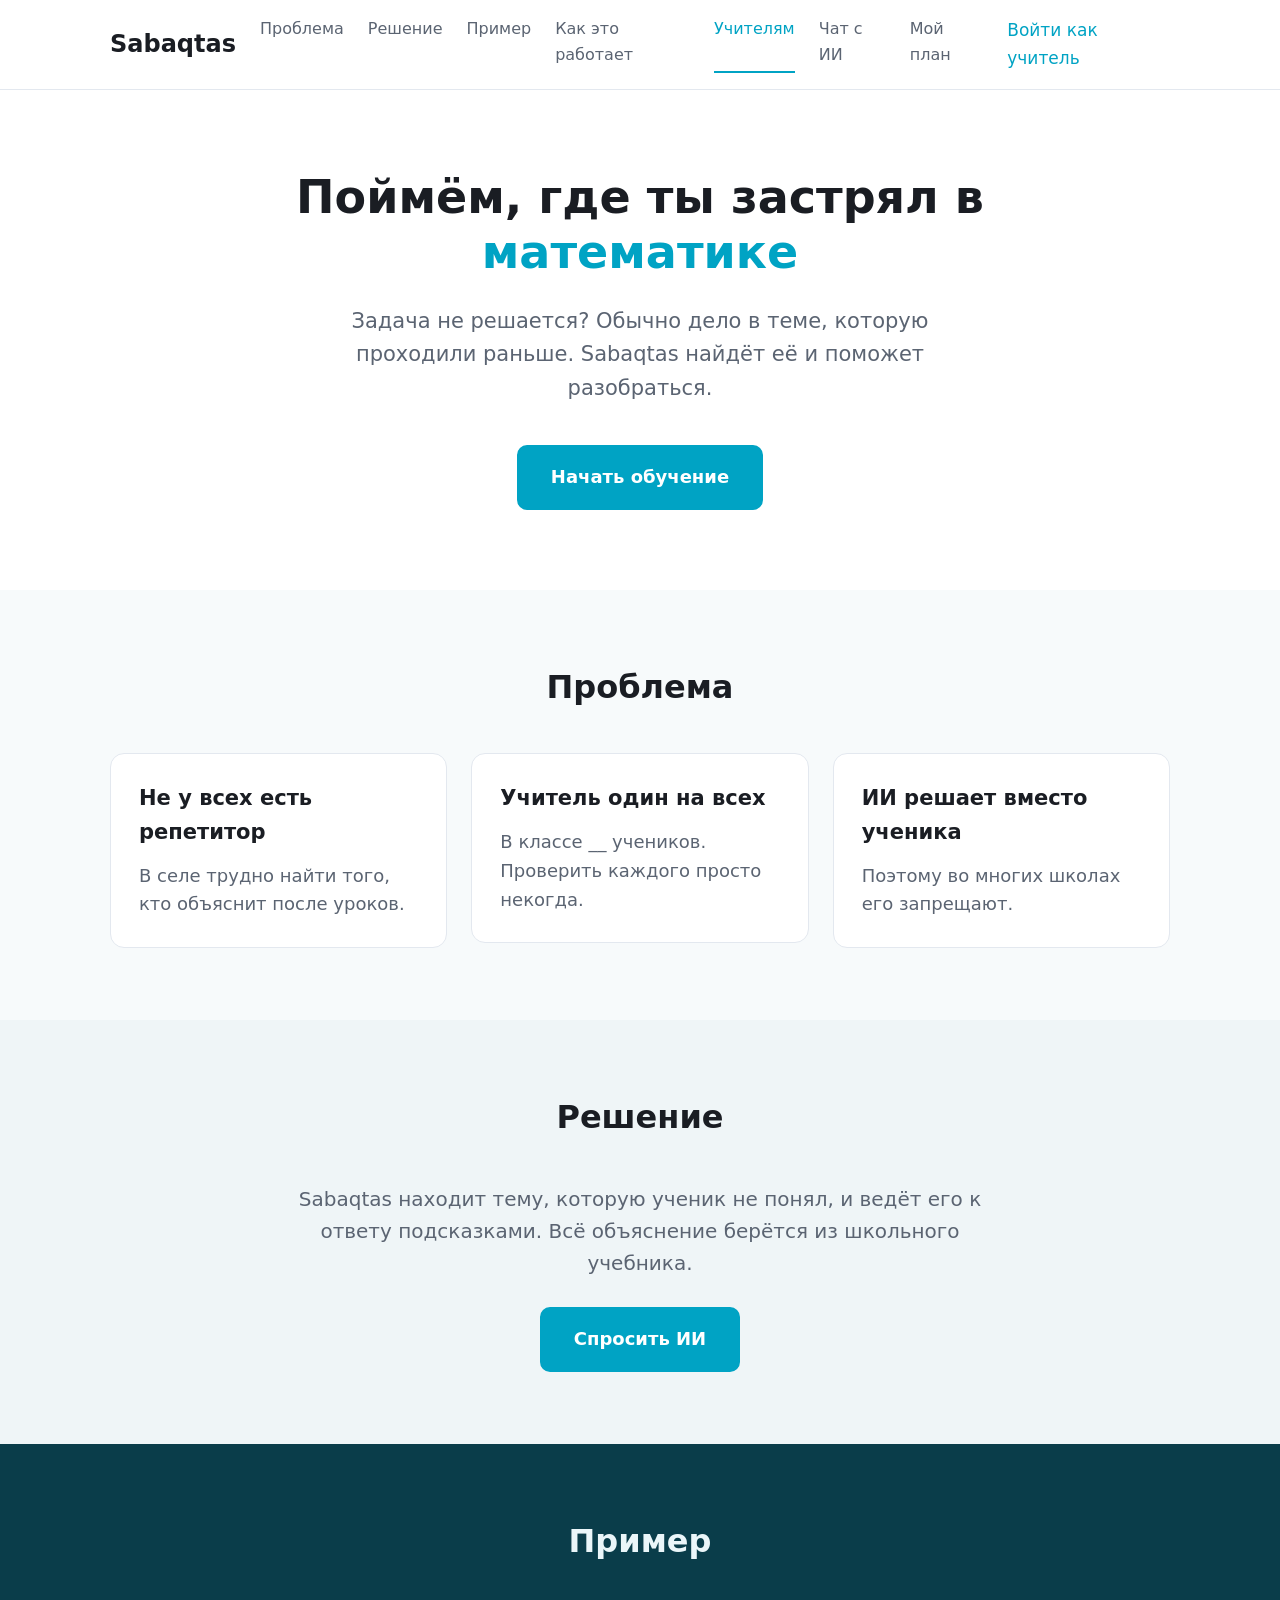
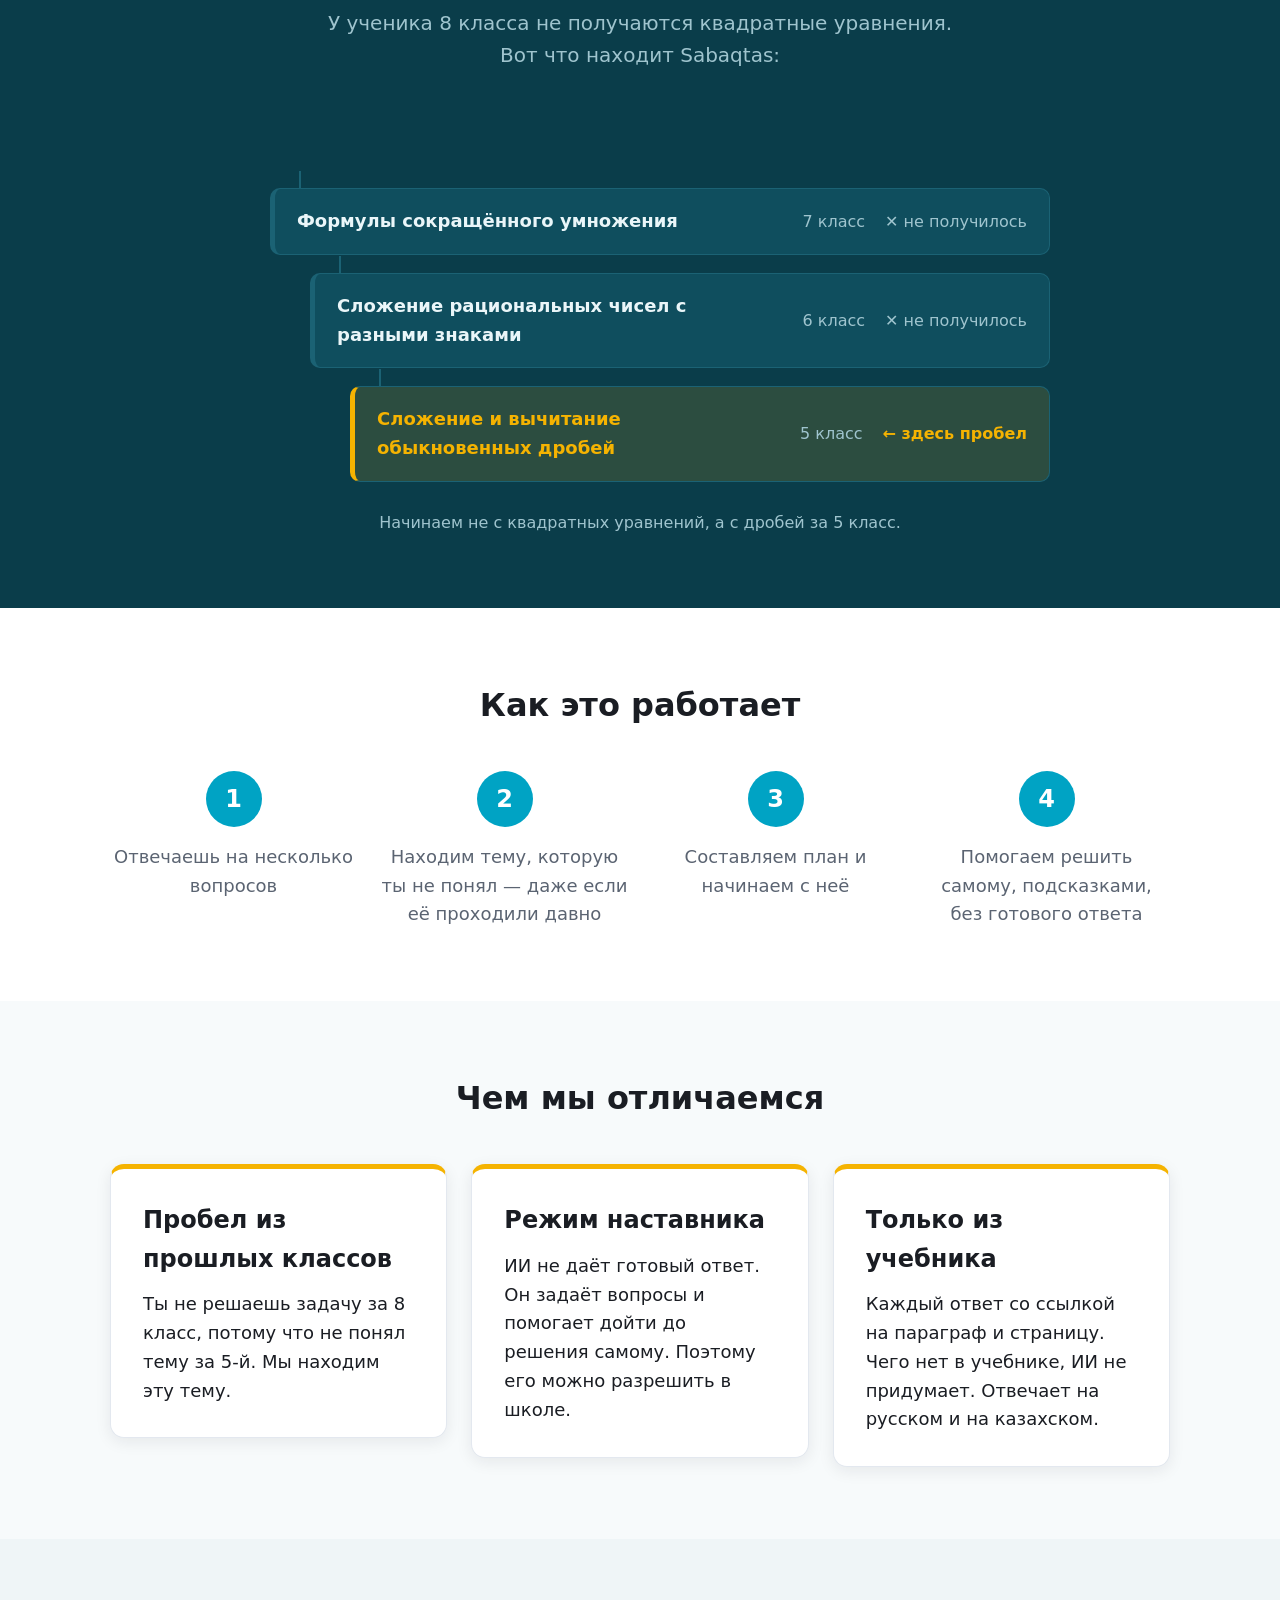
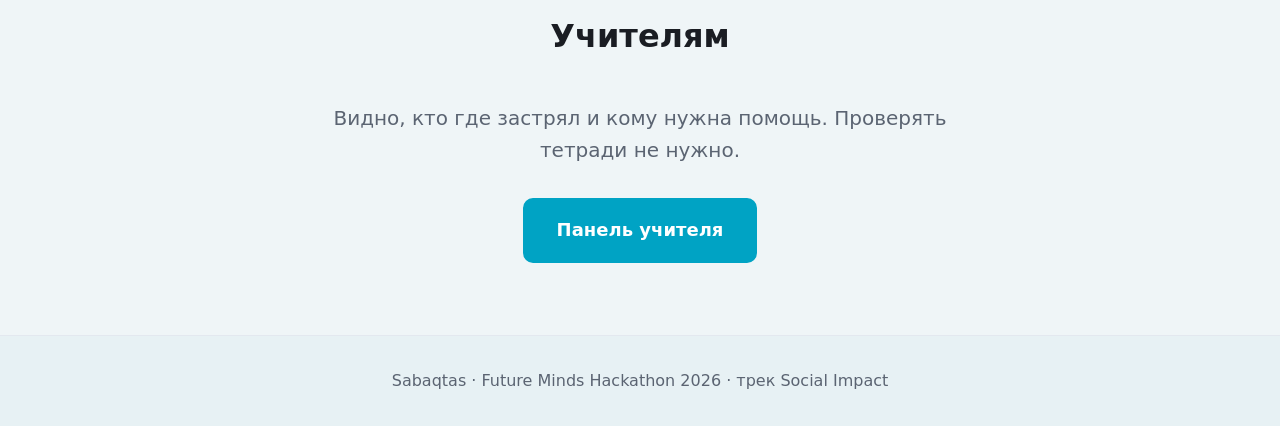
==== frontend/index.html @ 7c5bee2b "ссылки на кабинет: фикс мёртвой plan.html и пункт «Мой план» в шапке Co-Authored-By: Claude Opus 5 <" ====
<!DOCTYPE html>
<html lang="ru">
<head>
  <meta charset="UTF-8">
  <meta name="viewport" content="width=device-width, initial-scale=1.0">
  <title>Sabaqtas — поймём, где ты застрял</title>
  <!-- Крошечный скрипт до стилей: помечает страницу как «скрипты работают».
       Только после этого CSS прячет элементы для появления при прокрутке.
       Если JavaScript выключен, класса не будет и весь текст виден сразу. -->
  <script>
    document.documentElement.classList.add("js-reveal");
  </script>
  <link rel="stylesheet" href="css/style.css">
  <!-- nav.js подсвечивает ссылку на ту секцию, которую сейчас видно.
       menu.js открывает и закрывает мобильное меню.
       Это все скрипты лендинга: mock.js и api.js подключаются
       на тех экранах, где реально нужны данные. -->
  <script src="js/nav.js" defer></script>
  <script src="js/menu.js" defer></script>
  <script src="js/reveal.js" defer></script>
  <script src="js/rotator.js" defer></script>
</head>
<body id="top">

  <!-- ШАПКА: липкая, всегда видна при прокрутке -->
  <header class="site-header">
    <div class="container header-inner">
      <!-- Кнопка-бургер видна только на узком экране.
           В разметке она идёт перед логотипом, а вправо её ставит CSS (order).
           aria-expanded переключает menu.js: true — меню открыто. -->
      <button class="burger" type="button" aria-label="Меню" aria-expanded="false" aria-controls="mobile-menu">
        <span class="burger-line"></span>
        <span class="burger-line"></span>
        <span class="burger-line"></span>
      </button>

      <a class="wordmark" href="#top">Sabaqtas</a>

      <!-- data-nav хранит id секции. По нему nav.js находит ссылку
           и подсвечивает её — сразу и здесь, и в мобильном меню. -->
      <nav class="header-nav">
        <a class="nav-link" data-nav="problem" href="#problem">Проблема</a>
        <a class="nav-link" data-nav="solution" href="#solution">Решение</a>
        <a class="nav-link" data-nav="example" href="#example">Пример</a>
        <a class="nav-link" data-nav="how" href="#how">Как это работает</a>
        <a class="nav-link" data-nav="teachers" href="#teachers">Учителям</a>
        <a class="nav-link" href="chat.html">Чат с ИИ</a>
        <a class="nav-link" href="dashboard.html">Мой план</a>
      </nav>

      <a class="header-link" href="teacher.html">Войти как учитель</a>
    </div>
  </header>

  <!-- Затемнение позади выезжающей панели -->
  <div class="menu-overlay"></div>

  <!-- Мобильное меню: выезжает слева -->
  <nav class="menu-panel" id="mobile-menu" aria-label="Мобильное меню">
    <a class="menu-link" data-nav="problem" href="#problem">Проблема</a>
    <a class="menu-link" data-nav="solution" href="#solution">Решение</a>
    <a class="menu-link" data-nav="example" href="#example">Пример</a>
    <a class="menu-link" data-nav="how" href="#how">Как это работает</a>
    <a class="menu-link" data-nav="teachers" href="#teachers">Учителям</a>
    <a class="menu-link" href="chat.html">Чат с ИИ</a>
    <a class="menu-link" href="dashboard.html">Мой план</a>

    <hr class="menu-divider">

    <a class="menu-link" href="teacher.html">Войти как учитель</a>
  </nav>

  <main>

    <!-- ГЛАВНЫЙ ЭКРАН -->
    <section class="hero bg-1">
      <div class="container hero-inner">
        <h1>Поймём, где ты застрял в <span id="rotator">математике</span></h1>
        <p class="hero-subtitle">
          Задача не решается? Обычно дело в теме, которую проходили раньше.
          Sabaqtas найдёт её и поможет разобраться.
        </p>
        <a class="button button-primary hero-button" href="diagnostic.html">Начать обучение</a>
      </div>
    </section>

    <!-- ПРОБЛЕМА -->
    <section class="section bg-2" id="problem">
      <div class="container">
        <h2 class="section-title reveal">Проблема</h2>
        <div class="cards cards-3">

          <article class="card reveal">
            <h3 class="card-title">Не у всех есть репетитор</h3>
            <p class="card-text">В селе трудно найти того, кто объяснит после уроков.</p>
          </article>

          <article class="card reveal">
            <h3 class="card-title">Учитель один на всех</h3>
            <!-- TODO: вставить реальную цифру со ссылкой на источник -->
            <p class="card-text">В классе __ учеников. Проверить каждого просто некогда.</p>
          </article>

          <article class="card reveal">
            <h3 class="card-title">ИИ решает вместо ученика</h3>
            <p class="card-text">Поэтому во многих школах его запрещают.</p>
          </article>

        </div>
      </div>
    </section>

    <!-- РЕШЕНИЕ -->
    <section class="section bg-3" id="solution">
      <div class="container">
        <h2 class="section-title reveal">Решение</h2>
        <p class="solution-text">
          Sabaqtas находит тему, которую ученик не понял, и ведёт его к ответу
          подсказками. Всё объяснение берётся из школьного учебника.
        </p>
        <div class="solution-action">
          <a class="button button-primary" href="chat.html">Спросить ИИ</a>
        </div>
      </div>
    </section>

    <!-- ПРИМЕР — тёмная секция-прожектор, главный визуальный блок страницы.
         Лесенка показывает, как система спускается от темы 8 класса
         вниз до той темы, где на самом деле пробел. -->
    <section class="section spotlight" id="example">
      <div class="container">
        <h2 class="section-title reveal">Пример</h2>
        <p class="example-intro">
          У ученика 8 класса не получаются квадратные уравнения.
          Вот что находит Sabaqtas:
        </p>

        <ol class="stairs">

          <li class="stair reveal">
            <span class="stair-topic">Квадратные уравнения</span>
            <span class="stair-grade">8 класс</span>
            <span class="stair-status">✕ не получилось</span>
          </li>

          <li class="stair reveal">
            <span class="stair-topic">Формулы сокращённого умножения</span>
            <span class="stair-grade">7 класс</span>
            <span class="stair-status">✕ не получилось</span>
          </li>

          <li class="stair reveal">
            <span class="stair-topic">Сложение рациональных чисел с разными знаками</span>
            <span class="stair-grade">6 класс</span>
            <span class="stair-status">✕ не получилось</span>
          </li>

          <li class="stair stair-gap reveal">
            <span class="stair-topic">Сложение и вычитание обыкновенных дробей</span>
            <span class="stair-grade">5 класс</span>
            <span class="stair-status">← здесь пробел</span>
          </li>

        </ol>

        <p class="example-note">
          Начинаем не с квадратных уравнений, а с дробей за 5 класс.
        </p>
      </div>
    </section>

    <!-- КАК ЭТО РАБОТАЕТ -->
    <section class="section bg-1" id="how">
      <div class="container">
        <h2 class="section-title reveal">Как это работает</h2>
        <ol class="steps">

          <li class="step reveal">
            <span class="step-number">1</span>
            <p class="step-text">Отвечаешь на несколько вопросов</p>
          </li>

          <li class="step reveal">
            <span class="step-number">2</span>
            <p class="step-text">Находим тему, которую ты не понял — даже если её проходили давно</p>
          </li>

          <li class="step reveal">
            <span class="step-number">3</span>
            <p class="step-text">Составляем план и начинаем с неё</p>
          </li>

          <li class="step reveal">
            <span class="step-number">4</span>
            <p class="step-text">Помогаем решить самому, подсказками, без готового ответа</p>
          </li>

        </ol>
      </div>
    </section>

    <!-- ЧЕМ МЫ ОТЛИЧАЕМСЯ -->
    <section class="section bg-2" id="different">
      <div class="container">
        <h2 class="section-title reveal">Чем мы отличаемся</h2>
        <div class="cards cards-3">

          <article class="card card-strong reveal">
            <h3 class="card-title">Пробел из прошлых классов</h3>
            <p class="card-text">
              Ты не решаешь задачу за 8 класс, потому что не понял тему за 5-й.
              Мы находим эту тему.
            </p>
          </article>

          <article class="card card-strong reveal">
            <h3 class="card-title">Режим наставника</h3>
            <p class="card-text">
              ИИ не даёт готовый ответ. Он задаёт вопросы и помогает дойти
              до решения самому. Поэтому его можно разрешить в школе.
            </p>
          </article>

          <article class="card card-strong reveal">
            <h3 class="card-title">Только из учебника</h3>
            <p class="card-text">
              Каждый ответ со ссылкой на параграф и страницу.
              Чего нет в учебнике, ИИ не придумает.
              Отвечает на русском и на казахском.
            </p>
          </article>

        </div>
      </div>
    </section>

    <!-- ДЛЯ УЧИТЕЛЕЙ -->
    <section class="section bg-3" id="teachers">
      <div class="container teachers">
        <h2 class="section-title reveal">Учителям</h2>
        <p class="teachers-text">
          Видно, кто где застрял и кому нужна помощь. Проверять тетради не нужно.
        </p>
        <a class="button button-primary" href="teacher.html">Панель учителя</a>
      </div>
    </section>

  </main>

  <!-- ПОДВАЛ -->
  <footer class="site-footer bg-4">
    <div class="container">
      <p>Sabaqtas · Future Minds Hackathon 2026 · трек Social Impact</p>
    </div>
  </footer>

</body>
</html>
---- frontend/css/style.css ----
/* ============================================================
   Sabaqtas — общие стили
   Дизайн-система: светлая тема, много воздуха, крупный текст.
   Шрифты только системные — страница должна открываться быстро
   на медленном сельском интернете.
   ============================================================ */

/* --- Переменные дизайн-системы --- */
:root {
  --bg: #FFFFFF;          /* основной фон */
  --surface: #F5F7FA;     /* фон блоков и карточек */
  --border: #E3E8EF;      /* рамки */
  --text: #1A1D23;        /* основной текст */
  --muted: #5B6472;       /* второстепенный текст */
  --accent: #00A3C4;      /* кнопки, ссылки, акценты */
  --accent-dark: #007D97; /* наведение мыши */
  --gold: #F5B301;        /* достижения, выделенный шаг */

  /* Шкала фонов секций: сверху вниз страница постепенно «остывает»
     от белого к холодному голубому. Резких полос больше нет. */
  --bg-1: #FFFFFF;
  --bg-2: #F7FAFB;
  --bg-3: #EFF5F7;
  --bg-4: #E7F1F4;

  /* Ответ верный / неверный. Заливка светлая, поэтому основной текст
     на ней остаётся чёрным и читается. */
  --correct: #1E8E5A;
  --correct-bg: #E8F6EF;
  --wrong: #C7382D;
  --wrong-bg: #FBEBE9;

  /* Тёмная секция-прожектор: на ней лежит главный пример страницы */
  --spotlight: #0A3D4A;       /* фон */
  --spotlight-text: #EAF6F9;  /* основной текст на тёмном */
  --spotlight-muted: #9FC4CE; /* второстепенный текст на тёмном */
}

/* Плавная прокрутка при переходе по якорным ссылкам в шапке */
html {
  scroll-behavior: smooth;
}

/* --- Базовый сброс --- */
* {
  box-sizing: border-box;
}

body {
  margin: 0;
  background-color: var(--bg-1);
  color: var(--text);
  font-family: system-ui, -apple-system, "Segoe UI", Roboto, Arial, sans-serif;
  font-size: 18px;
  line-height: 1.6;
}

h1, h2, h3, p, ol {
  margin: 0;
}

a {
  color: var(--accent);
}

a:hover {
  color: var(--accent-dark);
}

/* Общая обёртка: ограничивает ширину контента и центрирует его */
.container {
  max-width: 1100px;
  margin: 0 auto;
  padding-left: 20px;
  padding-right: 20px;
}

/* ============================================================
   Шапка
   ============================================================ */

.site-header {
  /* position: sticky — шапка прокручивается вместе со страницей,
     но останавливается у верхнего края и дальше остаётся на месте */
  position: sticky;
  top: 0;
  /* z-index нужен, чтобы шапка была поверх секций, а не под ними */
  z-index: 10;
  background-color: var(--bg-1);
  border-bottom: 1px solid var(--border);
}

/* Три части шапки: логотип слева, навигация по центру, вход справа */
.header-inner {
  display: flex;
  justify-content: space-between;
  align-items: center;
  gap: 24px;
  padding-top: 16px;
  padding-bottom: 16px;
}

.header-nav {
  display: flex;
  gap: 24px;
}

.nav-link {
  /* position: relative нужен для полоски .nav-link.active::after */
  position: relative;
  color: var(--muted);
  font-size: 16px;
  text-decoration: none;
  padding-bottom: 6px;
}

.nav-link:hover {
  color: var(--accent-dark);
}

/* Активную ссылку ставит nav.js — ту, чья секция сейчас на экране */
.nav-link.active {
  color: var(--accent);
}

/* Полоска под активной ссылкой */
.nav-link.active::after {
  content: "";
  position: absolute;
  left: 0;
  right: 0;
  bottom: 0;
  height: 2px;
  background-color: var(--accent);
}

.wordmark {
  font-size: 24px;
  font-weight: 700;
  color: var(--text);
  text-decoration: none;
}

.header-link {
  font-size: 17px;
  text-decoration: none;
}

.header-link:hover {
  text-decoration: underline;
}


/* ============================================================
   Движение на лендинге
   Всё анимируемое лежит внутри @media (prefers-reduced-motion: no-preference).
   Если человек попросил систему уменьшить анимацию, ни одно правило отсюда
   не применяется: он сразу видит готовую страницу без движения.

   Анимируем только opacity и transform. Их браузер считает отдельно и не
   пересчитывает разметку всей страницы на каждом кадре, поэтому даже на
   слабом телефоне нет рывков. Height, width, top и margin не трогаем.
   ============================================================ */

/* Слово в заголовке, которое меняется: математике -> физике -> химии.
   inline-block и min-width держат ширину, поэтому строка не прыгает
   при смене слова. Эти правила нужны всегда, движения в них нет. */
#rotator {
  display: inline-block;
  /* Ширины хватает на самое длинное слово — «математике».
     Замерено: при шрифте 46px оно занимает 266px, то есть 5.8em.
     Берём 6em с запасом. em, а не px: на телефоне заголовок меньше,
     и запас уменьшается вместе с ним. */
  min-width: 6em;
  text-align: center;
  color: var(--accent);
}

@media (prefers-reduced-motion: no-preference) {

  /* --- Появление при прокрутке --- */

  /* Класс js-reveal ставит скрипт в <head> до первой отрисовки.
     Без него (JavaScript выключен или сломался) это правило не сработает
     и весь контент останется видимым. */
  html.js-reveal .reveal {
    opacity: 0;
    transform: translateY(16px);
  }

  /* Класс is-visible добавляет reveal.js, когда элемент дошёл до экрана.
     Задержку для каждого элемента внутри группы тоже ставит reveal.js. */
  html.js-reveal .reveal.is-visible {
    opacity: 1;
    transform: translateY(0);
    transition: opacity 0.45s ease-out, transform 0.45s ease-out;
  }

  /* --- Смена слова в заголовке --- */

  #rotator {
    transition: opacity 0.3s ease-out, transform 0.3s ease-out;
  }

  /* Класс is-hiding ставит rotator.js на время подмены слова */
  #rotator.is-hiding {
    opacity: 0;
    transform: translateY(-8px);
  }

}

/* ============================================================
   Экран диагностики (diagnostic.html)
   Лесенку, кнопки и карточки берём с лендинга, добавляем только то,
   чего там не было: вопрос, варианты ответа и итоговую карточку.
   ============================================================ */

/* Утилита: спрятать одно из двух состояний страницы */
.is-hidden {
  display: none;
}

/* Колонка уже, чем на лендинге: читать вопрос так удобнее */
.page-narrow {
  max-width: 720px;
  padding-top: 48px;
  padding-bottom: 64px;
}

.page-title {
  font-size: 34px;
  text-align: center;
}

.page-subtitle {
  font-size: 18px;
  color: var(--muted);
  text-align: center;
  max-width: 560px;
  margin: 16px auto 0;
}

/* --- Карточка с вопросом --- */

.question-card {
  background-color: var(--bg-1);
  border: 1px solid var(--border);
  border-radius: 14px;
  padding: 32px;
  margin-top: 32px;
  box-shadow: 0 4px 16px rgba(26, 29, 35, 0.06);
}

/* Тема и класс над вопросом */
.question-topic {
  font-size: 16px;
  color: var(--muted);
  margin-bottom: 12px;
}

.question-text {
  font-size: 24px;
  font-weight: 600;
  line-height: 1.4;
  margin-bottom: 24px;
}

.answers {
  display: grid;
  gap: 12px;
}

/* Вариант ответа — кнопка во всю ширину карточки */
.answer {
  display: block;
  width: 100%;
  min-height: 48px;
  padding: 14px 20px;
  border: 2px solid var(--border);
  border-radius: 10px;
  background-color: var(--bg-1);
  color: var(--text);
  /* кнопки не наследуют шрифт страницы автоматически — задаём явно */
  font-family: inherit;
  font-size: 18px;
  text-align: left;
  cursor: pointer;
}

.answer:hover {
  border-color: var(--accent);
}

/* «Не знаю» — такой же по размеру, но заметно тише остальных */
.answer-dontknow {
  color: var(--muted);
  border-style: dashed;
}

/* Подсветка после ответа. Её ставит diagnostic.js примерно на 600 мс. */
.answer.is-correct {
  background-color: var(--correct-bg);
  border-color: var(--correct);
}

.answer.is-wrong {
  background-color: var(--wrong-bg);
  border-color: var(--wrong);
}

/* --- Лесенка под вопросом --- */

.chain-title {
  font-size: 16px;
  color: var(--muted);
  text-align: center;
  margin-top: 48px;
  margin-bottom: 20px;
}

/* Короткое появление новой строки лесенки */
@keyframes stair-appear {
  from {
    opacity: 0;
    transform: translateY(-6px);
  }
  to {
    opacity: 1;
    transform: translateY(0);
  }
}

.stair-appear {
  animation: stair-appear 0.3s ease-out;
}

/* --- Итог диагностики --- */

/* В итоговой лесенке строку с пробелом делаем крупнее остальных */
.stairs-result {
  /* Заголовок «Нашли, где ты застрял» отделён от первой строки лесенки:
     итог читается как отдельный экран, а не как продолжение заголовка */
  margin-top: 64px;
}

.stairs-result .stair-gap .stair-topic {
  font-size: 21px;
}

.stairs-result .stair-gap .stair-status {
  font-size: 18px;
}

.result-card {
  background-color: var(--bg-1);
  border: 1px solid var(--border);
  border-top: 5px solid var(--gold);
  border-radius: 14px;
  padding: 28px;
  margin-top: 32px;
}

.result-text {
  font-size: 20px;
  line-height: 1.5;
}

.result-source {
  font-size: 16px;
  color: var(--muted);
  margin-top: 16px;
}

.result-actions {
  display: flex;
  align-items: center;
  justify-content: center;
  gap: 24px;
  margin-top: 32px;
}

/* Ссылка-кнопка «Пройти заново»: это <button>, но выглядит как ссылка */
.link-button {
  background: none;
  border: none;
  padding: 8px;
  color: var(--accent);
  font-family: inherit;
  font-size: 18px;
  text-decoration: underline;
  cursor: pointer;
}

.link-button:hover {
  color: var(--accent-dark);
}

.error-message {
  margin-top: 32px;
  padding: 20px;
  border: 1px solid var(--wrong);
  border-radius: 10px;
  background-color: var(--wrong-bg);
  text-align: center;
}

/* ============================================================
   Экран чата с ИИ (chat.html)
   Раскладка на всю высоту экрана: шапка и поле ввода на месте,
   прокручивается только лента сообщений.
   ============================================================ */

/* Страница-колонка во всю высоту окна. dvh точнее vh на телефонах:
   учитывает панели браузера. Для старых браузеров ниже запасной vh. */
.chat-body {
  height: 100vh;
  height: 100dvh;
  display: flex;
  flex-direction: column;
  /* прокручивается лента, а не вся страница */
  overflow: hidden;
}

.chat-page {
  flex: 1;
  /* min-height: 0 обязателен: без него flex-колонка не даёт
     внутренней ленте сжаться и прокрутка не появляется */
  min-height: 0;
  display: flex;
  flex-direction: column;
  width: 100%;
  max-width: 760px;
  margin: 0 auto;
  padding: 0 20px;
}

.chat-title {
  font-size: 27px;
  margin-top: 20px;
}

/* --- Переключатели --- */

.chat-controls {
  display: flex;
  justify-content: space-between;
  align-items: flex-start;
  gap: 16px;
  margin-top: 16px;
}

/* Режим: две кнопки в одной рамке */
.mode-switch {
  display: inline-flex;
  border: 1px solid var(--border);
  border-radius: 10px;
  /* скругление рамки должно резать углы кнопок внутри */
  overflow: hidden;
}

.mode-button {
  min-height: 48px;
  padding: 10px 18px;
  border: none;
  background-color: var(--bg-1);
  color: var(--muted);
  font-family: inherit;
  font-size: 16px;
  cursor: pointer;
}

.mode-button.is-active {
  background-color: var(--accent);
  color: #FFFFFF;
}

.mode-hint {
  font-size: 14px;
  color: var(--muted);
  margin-top: 8px;
}

.chat-controls-right {
  display: flex;
  align-items: center;
  gap: 8px;
}

.lang-switch {
  display: inline-flex;
  gap: 6px;
}

/* Выпадающий список класса — в один ряд с кнопками языка */
.grade-select {
  min-height: 48px;
  padding: 10px 12px;
  border: 1px solid var(--border);
  border-radius: 10px;
  background-color: var(--bg-1);
  color: var(--text);
  font-family: inherit;
  font-size: 15px;
  cursor: pointer;
}

.lang-button {
  min-width: 48px;
  min-height: 48px;
  padding: 10px 12px;
  border: 1px solid var(--border);
  border-radius: 10px;
  background-color: var(--bg-1);
  color: var(--muted);
  font-family: inherit;
  font-size: 15px;
  cursor: pointer;
}

.lang-button.is-active {
  background-color: var(--accent);
  border-color: var(--accent);
  color: #FFFFFF;
}

/* --- Лента сообщений --- */

.chat-messages {
  flex: 1;
  min-height: 0;
  overflow-y: auto;
  display: flex;
  flex-direction: column;
  gap: 10px;
  padding: 16px 2px;
}

.msg {
  max-width: 85%;
  padding: 12px 16px;
  border-radius: 14px;
  font-size: 17px;
  line-height: 1.5;
  /* Shift+Enter в поле ввода даёт перенос строки — сохраняем его */
  white-space: pre-wrap;
  overflow-wrap: break-word;
}

/* Сообщение ученика: справа, лёгкая заливка акцентным цветом */
.msg-user {
  align-self: flex-end;
  background-color: rgba(0, 163, 196, 0.13);
  border-bottom-right-radius: 4px;
}

/* Ответ ИИ: слева, светлая подложка */
.msg-ai {
  align-self: flex-start;
  background-color: var(--bg-2);
  border: 1px solid var(--border);
  border-bottom-left-radius: 4px;
}

/* Честный отказ «этого нет в учебниках»: приглушённый текст.
   Это НЕ ошибка, поэтому никакого красного и никаких значков. */
.msg-muted {
  color: var(--muted);
}

/* Служебная строка («Режим изменён…», сообщение о сбое сети) */
.msg-system {
  text-align: center;
  color: var(--muted);
  font-size: 14px;
  margin: 6px 0;
}

/* Пометка под ответом, который взяли из сохранённых */
.msg-cache-note {
  align-self: flex-start;
  color: var(--muted);
  font-size: 12px;
  margin: 2px 0 0;
}

/* --- Плашка источника — фирменный элемент продукта.
   Как и на экране результата: золотая полоса слева. --- */

.msg-sources {
  align-self: flex-start;
  display: flex;
  flex-wrap: wrap;
  gap: 6px;
  max-width: 85%;
}

.source-badge {
  display: inline-block;
  font-size: 13px;
  color: var(--muted);
  /* Тихая строка: только тонкая золотая метка слева, без рамки-карточки */
  border-left: 3px solid var(--gold);
  padding: 1px 0 1px 8px;
}

/* --- Индикатор «печатает» --- */

.msg-typing {
  color: var(--muted);
}

@media (prefers-reduced-motion: no-preference) {

  .msg-typing .dot {
    animation: typing-dot 1.2s infinite;
  }

  .msg-typing .dot:nth-child(2) { animation-delay: 0.2s; }
  .msg-typing .dot:nth-child(3) { animation-delay: 0.4s; }

  @keyframes typing-dot {
    0%, 60%, 100% { opacity: 0.25; }
    30% { opacity: 1; }
  }

}

/* --- Поле ввода, прижато к низу --- */

.chat-input-row {
  display: flex;
  gap: 10px;
  padding: 12px 0 16px;
  border-top: 1px solid var(--border);
}

.chat-input {
  flex: 1;
  min-height: 48px;
  padding: 12px 14px;
  border: 1px solid var(--border);
  border-radius: 10px;
  background-color: var(--bg-1);
  color: var(--text);
  font-family: inherit;
  font-size: 17px;
  line-height: 1.4;
  resize: none;
}

.chat-input:focus {
  outline: none;
  border-color: var(--accent);
}

.chat-send {
  min-height: 48px;
  padding: 0 22px;
  border: none;
  border-radius: 10px;
  background-color: var(--accent);
  color: #FFFFFF;
  font-family: inherit;
  font-size: 17px;
  font-weight: 600;
  cursor: pointer;
}

.chat-send:hover {
  background-color: var(--accent-dark);
}

/* Пока ждём ответ, кнопка выключена */
.chat-send:disabled {
  opacity: 0.55;
  cursor: default;
}

/* Чат на телефоне: переключатели в столбик, кнопки режима во всю ширину */
@media (max-width: 800px) {

  .chat-title {
    font-size: 23px;
  }

  .chat-controls {
    flex-direction: column;
  }

  .mode-switch {
    display: flex;
    width: 100%;
  }

  .mode-button {
    flex: 1;
    padding: 10px 8px;
  }

  .msg {
    max-width: 92%;
  }

}

/* ============================================================
   Панель учителя (teacher.html)
   ============================================================ */

.teacher-page {
  padding-top: 40px;
  padding-bottom: 64px;
}

.teacher-title {
  text-align: left;
}

.teacher-section {
  margin-top: 48px;
}

.teacher-heading {
  font-size: 24px;
  margin-bottom: 20px;
}

.teacher-error {
  margin-top: 40px;
  color: var(--muted);
}

/* --- Плитки сводки --- */

.tiles {
  display: grid;
  grid-template-columns: repeat(3, 1fr);
  gap: 20px;
  margin-top: 32px;
}

.tile {
  background-color: var(--bg-2);
  border: 1px solid var(--border);
  border-radius: 14px;
  padding: 20px 24px;
}

.tile-number {
  font-size: 38px;
  font-weight: 700;
  line-height: 1.1;
}

.tile-label {
  color: var(--muted);
  font-size: 15px;
  margin-top: 4px;
}

/* --- Таблица учеников --- */

/* На телефоне таблица шире экрана: прокручивается сама, а не страница */
.table-scroll {
  overflow-x: auto;
}

.students-table {
  width: 100%;
  min-width: 640px;
  border-collapse: collapse;
}

.students-table th {
  text-align: left;
  font-size: 14px;
  font-weight: 600;
  color: var(--muted);
  padding: 10px 16px;
  border-bottom: 2px solid var(--border);
}

.students-table td {
  padding: 14px 16px;
  border-bottom: 1px solid var(--border);
  vertical-align: top;
}

.student-name {
  font-weight: 600;
}

.student-active {
  font-size: 13px;
  color: var(--muted);
  margin-top: 2px;
}

.gap-title {
  line-height: 1.4;
}

.gap-source {
  font-size: 13px;
  color: var(--muted);
  margin-top: 4px;
}

/* Маленький значок класса рядом с темой */
.grade-badge {
  display: inline-block;
  font-size: 12px;
  font-weight: 600;
  color: var(--accent-dark);
  background-color: rgba(0, 163, 196, 0.12);
  border-radius: 6px;
  padding: 2px 8px;
  white-space: nowrap;
}

.gaveup-cell {
  font-size: 18px;
  font-weight: 600;
}

/* --- Полосы прогресса --- */

.progress-box {
  display: flex;
  align-items: center;
  gap: 10px;
  /* полоса не должна растягиваться на всю ячейку таблицы */
  min-width: 140px;
}

.bar-track {
  flex: 1;
  height: 6px;
  border-radius: 3px;
  background-color: var(--border);
  /* заливка внутри скруглённой дорожки не должна вылезать за углы */
  overflow: hidden;
}

.bar-fill {
  height: 100%;
  border-radius: 3px;
}

.bar-accent {
  background-color: var(--accent);
}

.bar-gold {
  background-color: var(--gold);
}

.progress-percent {
  font-size: 14px;
  color: var(--muted);
  min-width: 38px;
}

/* --- «Что западает у класса» — главный блок страницы --- */

.class-topics {
  display: grid;
  gap: 14px;
}

.class-topic {
  background-color: var(--bg-1);
  border: 1px solid var(--border);
  border-left: 5px solid var(--border);
  border-radius: 12px;
  padding: 18px 22px;
  box-shadow: 0 2px 10px rgba(26, 29, 35, 0.05);
}

.class-topic-title {
  font-size: 18px;
  font-weight: 600;
  line-height: 1.4;
}

.class-topic .progress-box {
  margin-top: 10px;
  max-width: 420px;
}

.class-topic-detail {
  font-size: 14px;
  color: var(--muted);
  margin-top: 8px;
}

/* Тема, где застряло больше половины класса: золотая рамка и подпись.
   Это и есть ответ на вопрос «что объяснять завтра». */
.class-topic.is-hot {
  border-left-color: var(--gold);
  background-color: #FEF7E6; /* сильно осветлённый --gold, как на лендинге */
}

.hot-caption {
  display: inline-block;
  font-size: 13px;
  font-weight: 700;
  color: #8A6400; /* тёмное золото: жёлтый текст на светлом не читается */
  margin-left: 10px;
  white-space: nowrap;
}

/* --- Форма «Добавить тему» --- */

.add-topic {
  display: flex;
  flex-wrap: wrap;
  gap: 10px;
}

.add-input {
  min-height: 48px;
  padding: 10px 14px;
  border: 1px solid var(--border);
  border-radius: 10px;
  background-color: var(--bg-1);
  color: var(--text);
  font-family: inherit;
  font-size: 16px;
}

/* Поле темы — самое длинное */
.add-input-title {
  flex: 1;
  min-width: 220px;
}

.add-submit {
  min-height: 48px;
  padding-top: 0;
  padding-bottom: 0;
}

/* --- Телефон --- */

@media (max-width: 800px) {

  .tiles {
    grid-template-columns: 1fr;
  }

  .teacher-title {
    font-size: 26px;
  }

  .add-topic {
    flex-direction: column;
  }

  .add-input-title {
    min-width: 0;
  }

}

/* ============================================================
   Мобильное меню: кнопка-бургер и выезжающая панель
   Всё состояние — класс .menu-open на <body>, его ставит menu.js.
   ============================================================ */

/* Кнопка-бургер. На десктопе её нет, показываем только на узком экране. */
.burger {
  display: none;
  /* order: 2 — в разметке кнопка стоит перед логотипом,
     а показать её надо справа */
  order: 2;
  flex-direction: column;
  justify-content: space-between;
  width: 48px;
  height: 48px;
  padding: 12px;
  background: none;
  border: none;
  cursor: pointer;
}

/* Три полоски значка. Никаких картинок и иконочных шрифтов. */
.burger-line {
  display: block;
  width: 100%;
  height: 3px;
  border-radius: 2px;
  background-color: var(--text);
}

@media (prefers-reduced-motion: no-preference) {
  .burger-line {
    transition: transform 0.25s, opacity 0.25s;
  }
}

/* Открытое меню: полоски складываются в крестик.
   Крайние съезжаются к центру (9px) и поворачиваются,
   средняя просто исчезает. */
body.menu-open .burger-line:nth-child(1) {
  transform: translateY(9px) rotate(45deg);
}

body.menu-open .burger-line:nth-child(2) {
  opacity: 0;
}

body.menu-open .burger-line:nth-child(3) {
  transform: translateY(-9px) rotate(-45deg);
}

/* Пока меню открыто, страница под ним не прокручивается */
body.menu-open {
  overflow: hidden;
}

/* Затемнение позади панели */
.menu-overlay {
  position: fixed;
  top: 0;
  right: 0;
  bottom: 0;
  left: 0;
  z-index: 20;
  background-color: rgba(26, 29, 35, 0.5);
  opacity: 0;
  /* visibility прячет затемнение от кликов, пока меню закрыто */
  visibility: hidden;
}

@media (prefers-reduced-motion: no-preference) {
  .menu-overlay {
    transition: opacity 0.25s, visibility 0.25s;
  }
}

body.menu-open .menu-overlay {
  opacity: 1;
  visibility: visible;
}

/* Сама панель: во всю высоту экрана, выезжает слева */
.menu-panel {
  position: fixed;
  top: 0;
  bottom: 0;
  left: 0;
  z-index: 21;
  width: 80%;
  max-width: 320px;
  padding: 16px;
  overflow-y: auto;
  background-color: var(--bg-1);
  border-right: 1px solid var(--border);
  /* Панель всегда на месте, просто сдвинута за левый край экрана.
     Анимируем только transform: браузеру не приходится заново считать
     разметку, поэтому меню плавно открывается и на слабом телефоне. */
  transform: translateX(-100%);
}

@media (prefers-reduced-motion: no-preference) {
  .menu-panel {
    transition: transform 0.25s;
  }
}

body.menu-open .menu-panel {
  transform: translateX(0);
}

/* Ссылки в панели: высота не меньше 48px, чтобы удобно попадать пальцем */
.menu-link {
  display: flex;
  align-items: center;
  min-height: 48px;
  padding: 0 12px;
  border-radius: 8px;
  color: var(--text);
  font-size: 18px;
  text-decoration: none;
}

.menu-link:hover {
  background-color: var(--bg-2);
  color: var(--accent-dark);
}

/* Активную ссылку ставит nav.js — та же логика, что и в верхнем меню */
.menu-link.active {
  color: var(--accent);
  font-weight: 600;
}

.menu-divider {
  border: none;
  border-top: 1px solid var(--border);
  margin: 12px 0;
}

/* ============================================================
   Главный экран (hero)
   ============================================================ */

.hero-inner {
  padding-top: 80px;
  padding-bottom: 80px;
  text-align: center;
}

h1 {
  font-size: 46px;
  line-height: 1.2;
  /* Заголовок не должен растягиваться на всю ширину — так его легче читать */
  max-width: 800px;
  margin: 0 auto;
}

.hero-subtitle {
  font-size: 21px;
  color: var(--muted);
  max-width: 700px;
  margin: 24px auto 0;
}

.hero-button {
  margin-top: 40px;
}

/* ============================================================
   Кнопки
   ============================================================ */

.button {
  display: inline-block;
  padding: 16px 32px;
  border-radius: 10px;
  font-size: 18px;
  font-weight: 600;
  text-decoration: none;
}

.button-primary {
  background-color: var(--accent);
  color: #FFFFFF;
  border: 2px solid var(--accent);
}

.button-primary:hover {
  background-color: var(--accent-dark);
  border-color: var(--accent-dark);
  color: #FFFFFF;
}

.button-secondary {
  background-color: var(--bg);
  color: var(--accent);
  border: 2px solid var(--border);
}

.button-secondary:hover {
  border-color: var(--accent);
  color: var(--accent-dark);
}

/* ============================================================
   Секции
   ============================================================ */

.section {
  padding-top: 72px;
  padding-bottom: 72px;
  /* scroll-margin-top равен высоте липкой шапки: иначе при переходе
     по якорной ссылке заголовок секции прячется под шапкой */
  scroll-margin-top: 72px;
}

/* Фон секции. Класс проставлен в HTML сверху вниз: bg-1 -> bg-4 */
.bg-1 { background-color: var(--bg-1); }
.bg-2 { background-color: var(--bg-2); }
.bg-3 { background-color: var(--bg-3); }
.bg-4 { background-color: var(--bg-4); }

/* Текст секции «Решение» */
.solution-text {
  font-size: 20px;
  color: var(--muted);
  text-align: center;
  max-width: 720px;
  margin: 0 auto;
}

/* Кнопка «Спросить ИИ» под текстом решения */
.solution-action {
  text-align: center;
  margin-top: 28px;
}

.section-title {
  font-size: 32px;
  text-align: center;
  margin-bottom: 40px;
}

/* ============================================================
   Пример: лесенка тем
   Каждая следующая строка сдвинута вправо, поэтому видно,
   что система спускается от темы 9 класса к теме 5 класса.
   ============================================================ */

.example-intro {
  font-size: 20px;
  color: var(--muted);
  text-align: center;
  max-width: 640px;
  margin: 0 auto 32px;
}

.stairs {
  list-style: none;
  padding: 0;
  display: grid;
  gap: 18px;
  max-width: 820px;
  margin: 0 auto;
}

.stair {
  /* position: relative нужен для соединительной линии .stair + .stair::before */
  position: relative;
  display: grid;
  /* тема тянется, класс и статус занимают столько, сколько нужно тексту */
  grid-template-columns: 1fr auto auto;
  gap: 20px;
  align-items: center;
  background-color: var(--bg-1);
  border: 1px solid var(--border);
  border-left: 5px solid var(--border);
  border-radius: 10px;
  padding: 18px 22px;
}

/* Сдвиг вправо: каждая следующая тема на класс ниже предыдущей */
.stair:nth-child(2) { margin-left: 40px; }
.stair:nth-child(3) { margin-left: 80px; }
.stair:nth-child(4) { margin-left: 120px; }

/* Короткая вертикальная линия в промежутке между строками:
   она связывает строки в одну цепочку. Высота линии равна gap списка. */
.stair + .stair::before {
  content: "";
  position: absolute;
  left: 24px;
  top: -18px;
  width: 2px;
  height: 18px;
  background-color: var(--border);
}

.stair-topic {
  font-weight: 600;
}

.stair-grade,
.stair-status {
  color: var(--muted);
  font-size: 16px;
  white-space: nowrap;
}

/* Строка с найденным пробелом — её нужно заметить первой */
.stair-gap {
  border-left-color: var(--gold);
  background-color: #FEF7E6; /* сильно осветлённый --gold */
}

.stair-gap .stair-status {
  color: var(--text);
  font-weight: 700;
}

.example-note {
  text-align: center;
  color: var(--muted);
  font-size: 16px;
  margin-top: 28px;
}

/* ============================================================
   Тёмная секция-прожектор (#example)
   На светлой странице один тёмный блок — на него смотрят в первую очередь.
   Здесь меняются только цвета, разметка лесенки остаётся прежней.
   ============================================================ */

.spotlight {
  background-color: var(--spotlight);
  color: var(--spotlight-text);
}

.spotlight .example-intro,
.spotlight .example-note {
  color: var(--spotlight-muted);
}

/* Строки лесенки — чуть светлее фона секции, поэтому видно каждую строку */
.spotlight .stair {
  background-color: #0F4E5E; /* --spotlight, немного светлее */
  border-color: #1B6274;     /* рамка ещё светлее строки */
  color: var(--spotlight-text);
}

.spotlight .stair-grade,
.spotlight .stair-status {
  color: var(--spotlight-muted);
}

/* Соединительная линия между строками */
.spotlight .stair + .stair::before {
  background-color: #1B6274;
}

/* Найденный пробел: золотая рамка слева, золотой текст и тёплая подложка.
   rgba здесь удобнее сплошного цвета — золото просвечивает сквозь тёмный фон.
   Правило идёт после .spotlight .stair, иначе общая рамка перекрыла бы золотую. */
.spotlight .stair-gap {
  border-left-color: var(--gold);
  background-color: rgba(245, 179, 1, 0.14);
}

.spotlight .stair-gap .stair-topic,
.spotlight .stair-gap .stair-status {
  color: var(--gold);
}

/* ============================================================
   Карточки
   ============================================================ */

.cards {
  display: grid;
  gap: 24px;
  /* align-items: start — карточка занимает столько высоты, сколько нужно
     её тексту. Без этого grid растягивает все карточки по самой длинной
     и внизу коротких остаётся пустое место. */
  align-items: start;
}

/* На широком экране — три колонки одинаковой ширины */
.cards-3 {
  grid-template-columns: repeat(3, 1fr);
}

.card {
  background-color: var(--bg-1);
  border: 1px solid var(--border);
  border-radius: 14px;
  padding: 28px;
}

.card-title {
  font-size: 21px;
  margin-bottom: 12px;
}

.card-text {
  color: var(--muted);
}

/* Карточки блока «Чем мы отличаемся» — самый заметный блок страницы:
   белый фон, золотая полоса сверху и тень. */
.card-strong {
  background-color: var(--bg-1);
  border-top: 5px solid var(--gold);
  padding: 32px;
  box-shadow: 0 4px 16px rgba(26, 29, 35, 0.08);
}

.card-strong .card-title {
  font-size: 24px;
}

.card-strong .card-text {
  color: var(--text);
}

/* ============================================================
   Шаги «Как это работает»
   ============================================================ */

.steps {
  display: grid;
  grid-template-columns: repeat(4, 1fr);
  gap: 24px;
  list-style: none;
  padding: 0;
}

.step {
  text-align: center;
}

/* Круг с номером шага */
.step-number {
  display: flex;
  align-items: center;
  justify-content: center;
  width: 56px;
  height: 56px;
  margin: 0 auto 16px;
  border-radius: 50%;
  background-color: var(--accent);
  color: #FFFFFF;
  font-size: 24px;
  font-weight: 700;
}

.step-text {
  color: var(--muted);
}

/* ============================================================
   Блок для учителей
   ============================================================ */

.teachers {
  text-align: center;
}

.teachers-text {
  font-size: 20px;
  color: var(--muted);
  max-width: 640px;
  margin: 0 auto 32px;
}

/* ============================================================
   Подвал
   ============================================================ */

.site-footer {
  border-top: 1px solid var(--border);
  padding-top: 32px;
  padding-bottom: 32px;
  text-align: center;
  color: var(--muted);
  font-size: 16px;
}

/* На широком экране мобильного меню не существует */
@media (min-width: 801px) {

  .menu-overlay,
  .menu-panel {
    display: none;
  }

  /* Страховка: если окно растянули с открытым меню,
     прокрутка страницы должна вернуться */
  body.menu-open {
    overflow: visible;
  }

}

/* ============================================================
   Мобильная версия: всё в одну колонку, текст чуть меньше
   ============================================================ */

@media (max-width: 800px) {

  /* На узком экране верхние ссылки не помещаются — их заменяет бургер.
     Ссылка «Войти как учитель» никуда не пропадает: она внутри панели. */
  .header-nav,
  .header-link {
    display: none;
  }

  .burger {
    display: flex;
  }

  .solution-text {
    font-size: 18px;
  }

  .cards-3,
  .steps {
    grid-template-columns: 1fr;
  }

  h1 {
    font-size: 34px;
  }

  .hero-subtitle {
    font-size: 19px;
  }

  .hero-inner {
    padding-top: 48px;
    padding-bottom: 48px;
  }

  .section {
    padding-top: 48px;
    padding-bottom: 48px;
  }

  .section-title {
    font-size: 27px;
  }

  /* Кнопка на телефоне занимает всю ширину — так удобнее нажимать */
  .hero-button {
    display: block;
    width: 100%;
  }

  .example-intro {
    font-size: 18px;
  }

  /* Лесенка: строка складывается в одну колонку,
     а сдвиг вправо делаем меньше, чтобы хватило ширины экрана */
  .stair {
    grid-template-columns: 1fr;
    gap: 4px;
  }

  .stair:nth-child(2) { margin-left: 12px; }
  .stair:nth-child(3) { margin-left: 24px; }
  .stair:nth-child(4) { margin-left: 36px; }

  /* Экран диагностики на телефоне */
  .page-narrow {
    padding-top: 32px;
  }

  .page-title {
    font-size: 28px;
  }

  .question-card {
    padding: 20px;
  }

  .question-text {
    font-size: 20px;
  }

  /* Кнопки итога встают друг под другом и занимают всю ширину */
  .result-actions {
    flex-direction: column;
    gap: 16px;
  }

  .result-actions .button {
    display: block;
    width: 100%;
    text-align: center;
  }

}

/* ============================================================
   Панель учителя: дополнения добавлены в конец, чтобы не менять
   существующие правила остальных страниц.
   ============================================================ */

.teacher-header-inner {
  justify-content: flex-start;
  gap: 16px;
}

.teacher-header-title {
  font-size: 21px;
  font-weight: 600;
  line-height: 1.3;
}

.teacher-summary {
  margin-top: 8px;
}

.tiles {
  margin-top: 0;
}

.tile {
  min-height: 132px;
  display: flex;
  flex-direction: column;
  justify-content: space-between;
  background-color: var(--surface);
}

.students-table {
  min-width: 780px;
}

.gap-grade-cell {
  color: var(--accent-dark);
  font-weight: 600;
  white-space: nowrap;
}

.class-topic.is-hot {
  background-color: var(--bg-1);
  box-shadow: 0 3px 12px rgba(245, 179, 1, 0.2);
}

.add-topic {
  display: grid;
  grid-template-columns: minmax(220px, 1.4fr) minmax(130px, 0.6fr) minmax(220px, 1fr) auto;
  align-items: end;
  gap: 14px;
}

.teacher-form-field {
  display: grid;
  gap: 6px;
}

.teacher-form-field label {
  color: var(--muted);
  font-size: 14px;
  font-weight: 600;
}

.teacher-form-field .add-input {
  width: 100%;
}

.add-input:focus {
  outline: 3px solid rgba(0, 163, 196, 0.2);
  outline-offset: 1px;
  border-color: var(--accent);
}

.add-submit {
  white-space: nowrap;
}

@media (max-width: 800px) {

  .teacher-header-inner {
    align-items: flex-start;
    flex-direction: column;
    gap: 2px;
  }

  .teacher-header-title {
    font-size: 19px;
  }

  .teacher-page {
    padding-top: 28px;
  }

  .tile {
    min-height: 112px;
  }

  .add-topic {
    grid-template-columns: 1fr;
  }

  .add-submit {
    width: 100%;
  }
}

.class-topic-source {
  color: var(--muted);
  font-size: 13px;
  margin-top: 2px;
}


/* ============================================================
   Личный кабинет ученика (dashboard.html)
   ============================================================ */

/* Название экрана в шапке, справа от логотипа */
.header-title {
  font-size: 18px;
  color: var(--muted);
}

.dash-page {
  max-width: 860px;
  padding-top: 40px;
  padding-bottom: 72px;
}

.dash-error {
  margin-top: 40px;
  padding: 20px;
  border: 1px solid var(--wrong);
  border-radius: 10px;
  background-color: var(--wrong-bg);
  text-align: center;
}

.dash-section {
  margin-top: 48px;
}

.dash-heading {
  font-size: 24px;
}

.dash-subheading {
  color: var(--muted);
  font-size: 16px;
  margin-top: 4px;
}

/* --- Блок 1: корневой пробел ---
   Самая заметная карточка страницы: золотая полоса слева и крупный текст.
   Золотой цвет здесь тот же, что на достижениях и на выделенном шаге. */

.root-gap {
  background-color: var(--bg-2);
  border: 1px solid var(--border);
  border-left: 6px solid var(--gold);
  border-radius: 14px;
  padding: 28px;
  margin-top: 32px;
}

.root-gap-label {
  font-size: 16px;
  color: var(--muted);
}

.root-gap-title {
  font-size: 28px;
  line-height: 1.3;
  margin-top: 6px;
}

.root-gap-source {
  font-size: 15px;
  color: var(--muted);
  margin-top: 10px;
}

.root-gap-note {
  font-size: 17px;
  margin-top: 16px;
}

/* --- Блок 2: план обучения --- */

.plan-list {
  list-style: none;
  padding: 0;
  margin: 24px 0 0;
  display: grid;
  gap: 12px;
}

.plan-item {
  display: flex;
  align-items: flex-start;
  gap: 16px;
  background-color: var(--bg-1);
  border: 1px solid var(--border);
  border-radius: 12px;
  padding: 18px 20px;
}

/* Значок состояния: ✓ закрыта, ● текущая, ○ впереди */
.plan-icon {
  flex-shrink: 0;
  width: 24px;
  text-align: center;
  font-size: 20px;
  line-height: 1.5;
}

/* min-width: 0 не даёт длинному названию темы растянуть строку */
.plan-body {
  flex: 1;
  min-width: 0;
}

.plan-title {
  font-size: 19px;
  font-weight: 600;
  line-height: 1.4;
}

.plan-source {
  font-size: 13px;
  color: var(--muted);
  margin-top: 4px;
}

.plan-reason {
  font-size: 16px;
  color: var(--muted);
  margin-top: 8px;
}

.plan-button {
  margin-top: 16px;
  padding: 12px 24px;
  font-size: 17px;
}

/* Закрытая тема выглядит спокойно и законченно */
.plan-item.is-closed {
  background-color: var(--bg-2);
}

.plan-item.is-closed .plan-icon {
  color: var(--correct);
}

.plan-item.is-closed .plan-title {
  color: var(--muted);
}

/* Текущая тема — единственная активная строка списка */
.plan-item.is-current {
  border: 2px solid var(--accent);
  box-shadow: 0 4px 16px rgba(26, 29, 35, 0.06);
}

.plan-item.is-current .plan-icon {
  color: var(--accent);
}

/* Будущие темы приглушены: до них ещё рано */
.plan-item.is-ahead {
  opacity: 0.6;
}

.plan-item.is-ahead .plan-icon {
  color: var(--muted);
}

/* --- Блок 3: значки достижений --- */

.badge-list {
  list-style: none;
  padding: 0;
  margin: 24px 0 0;
  display: flex;
  flex-wrap: wrap;
  gap: 10px;
}

.badge {
  font-size: 15px;
  color: var(--muted);
  background-color: var(--bg-2);
  border: 1px solid var(--border);
  border-radius: 999px;
  padding: 6px 14px;
}

/* Полученный значок — золотой, как и всё «заработанное» в продукте */
.badge.is-earned {
  color: var(--text);
  background-color: rgba(245, 179, 1, 0.16);
  border-color: var(--gold);
  font-weight: 600;
}

/* --- Блок 4: слабые места --- */

.weak-list {
  list-style: none;
  padding: 0;
  margin: 24px 0 0;
  display: grid;
  gap: 10px;
}

.weak-item {
  background-color: var(--bg-1);
  border: 1px solid var(--border);
  border-left: 4px solid var(--wrong);
  border-radius: 10px;
  padding: 14px 18px;
}

.weak-title {
  font-weight: 600;
  line-height: 1.4;
}

.weak-source {
  font-size: 13px;
  color: var(--muted);
  margin-top: 4px;
}

.weak-mastery {
  font-size: 15px;
  color: var(--muted);
  margin-top: 4px;
}

/* ============================================================
   Тема и задания (topic.html)
   ============================================================ */

.topic-title {
  font-size: 30px;
  line-height: 1.25;
}

.topic-meta {
  display: flex;
  flex-wrap: wrap;
  align-items: center;
  gap: 10px;
  margin-top: 12px;
}

.topic-source {
  font-size: 15px;
  color: var(--muted);
}

/* Карточка с правилом из учебника. Плашка источника под текстом —
   тот же элемент, что в чате, поэтому здесь только отступ. */
.material-card {
  background-color: var(--bg-1);
  border: 1px solid var(--border);
  border-radius: 14px;
  padding: 24px;
  margin-top: 28px;
}

.material-heading {
  font-size: 16px;
  font-weight: 600;
  color: var(--muted);
  margin-bottom: 10px;
}

.material-text {
  font-size: 18px;
  line-height: 1.6;
  margin-bottom: 14px;
}

.task-progress {
  font-size: 16px;
  color: var(--muted);
  margin-top: 40px;
}

.topic-page .question-card {
  margin-top: 12px;
}

/* --- Разбор ответа --- */

.task-feedback {
  border: 1px solid var(--border);
  border-radius: 12px;
  padding: 18px 20px;
  margin-top: 20px;
}

/* Верный ответ — зелёная заливка, неверный — красная.
   Цвета те же, что на кнопках ответов, чтобы связь читалась сразу. */
.task-feedback.is-ok {
  background-color: var(--correct-bg);
  border-color: var(--correct);
}

.task-feedback.is-bad {
  background-color: var(--wrong-bg);
  border-color: var(--wrong);
}

.feedback-title {
  font-size: 19px;
  font-weight: 700;
}

.feedback-text {
  font-size: 17px;
  margin-top: 8px;
}

.feedback-note {
  font-size: 15px;
  color: var(--muted);
  margin-top: 8px;
}

.task-feedback .msg-sources {
  margin-top: 14px;
}

.feedback-actions {
  display: flex;
  flex-wrap: wrap;
  align-items: center;
  gap: 16px;
  margin-top: 18px;
}

/* Кнопки внутри разбора чуть меньше обычных: карточка и так плотная */
.feedback-actions .button {
  padding: 12px 24px;
  font-size: 17px;
}

.summary-actions {
  margin-top: 24px;
}

/* ============================================================
   Узкий экран (от 375px) для личного кабинета и экрана темы
   ============================================================ */

@media (max-width: 600px) {

  .header-title {
    font-size: 15px;
  }

  .dash-page {
    padding-top: 28px;
  }

  .root-gap {
    padding: 20px;
  }

  .root-gap-title {
    font-size: 23px;
  }

  .dash-heading {
    font-size: 21px;
  }

  .plan-item {
    padding: 16px;
    gap: 12px;
  }

  .plan-title {
    font-size: 17px;
  }

  /* На узком экране кнопка занимает всю ширину строки: так в неё
     проще попасть пальцем */
  .plan-button {
    display: block;
    text-align: center;
  }

  .topic-title {
    font-size: 24px;
  }

  .material-card {
    padding: 18px;
  }

  .topic-page .question-card {
    padding: 20px;
  }

  .feedback-actions .button {
    display: block;
    width: 100%;
    text-align: center;
  }

}
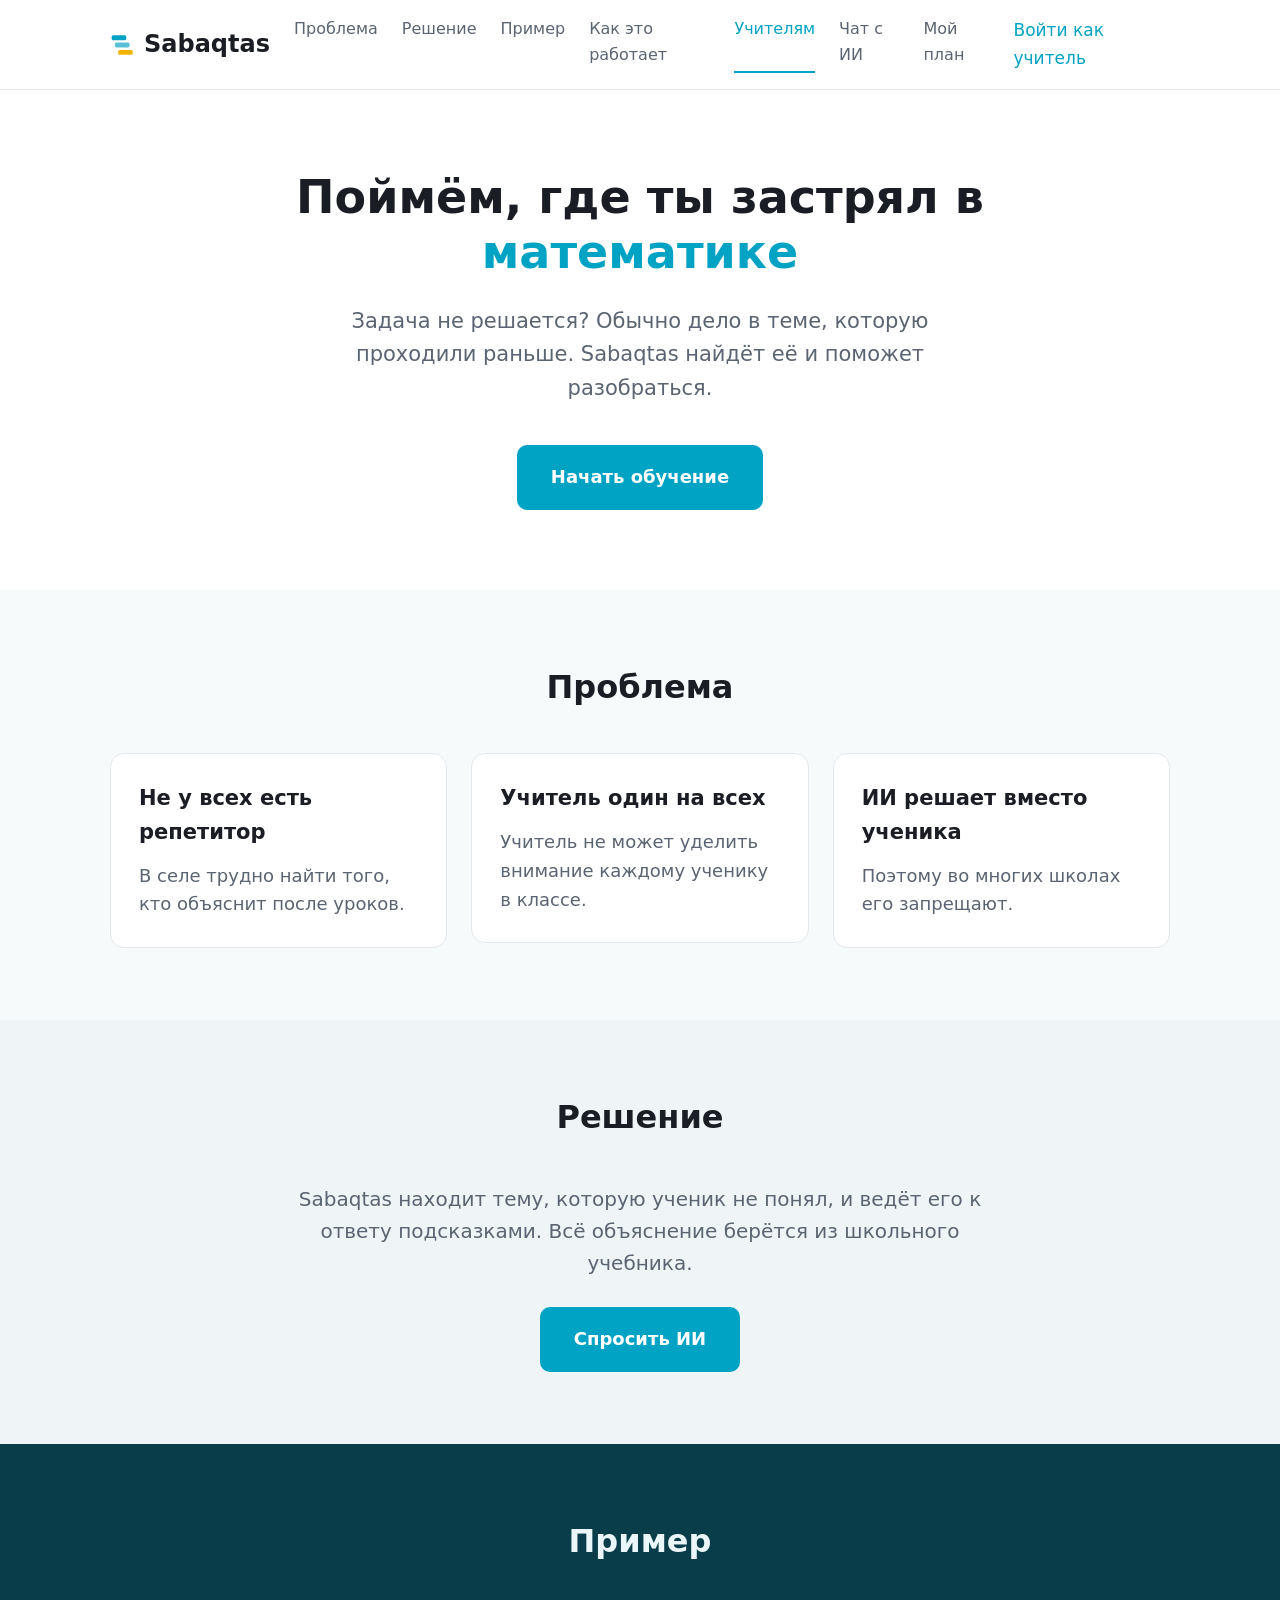
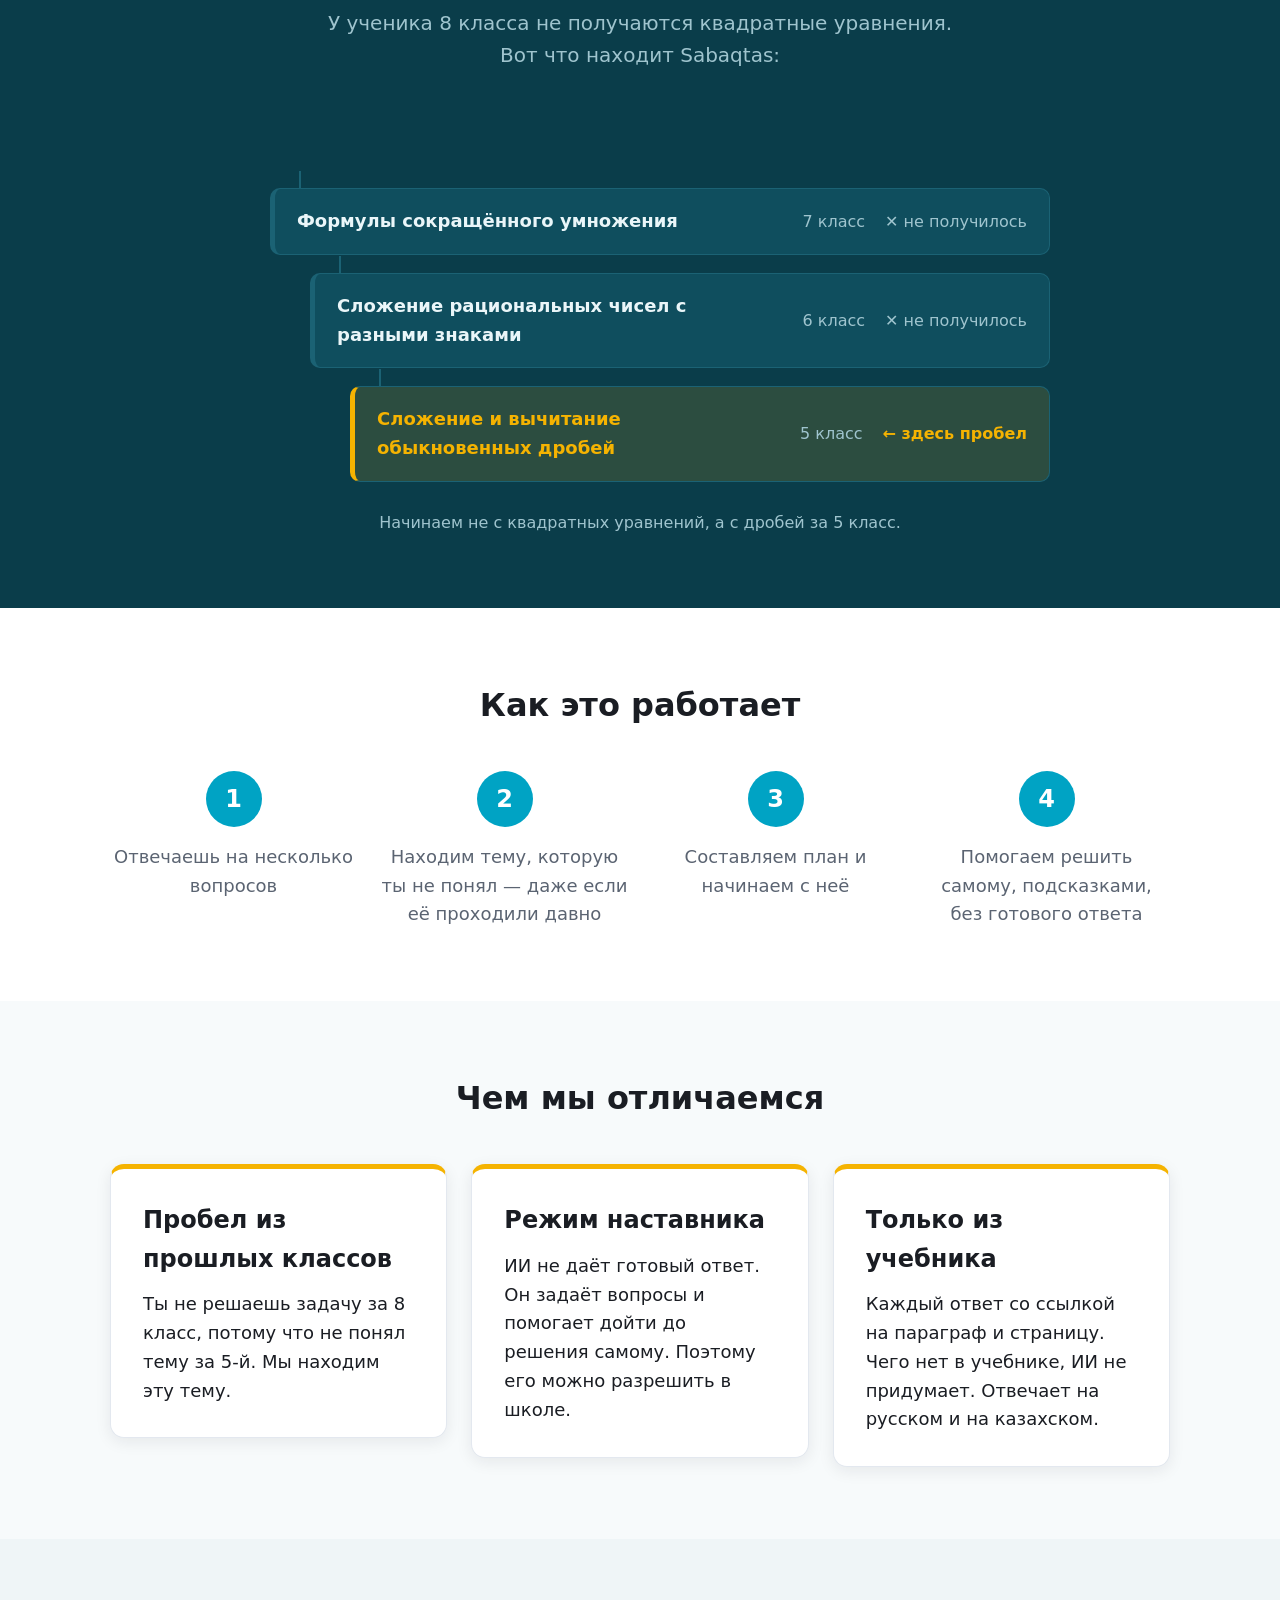
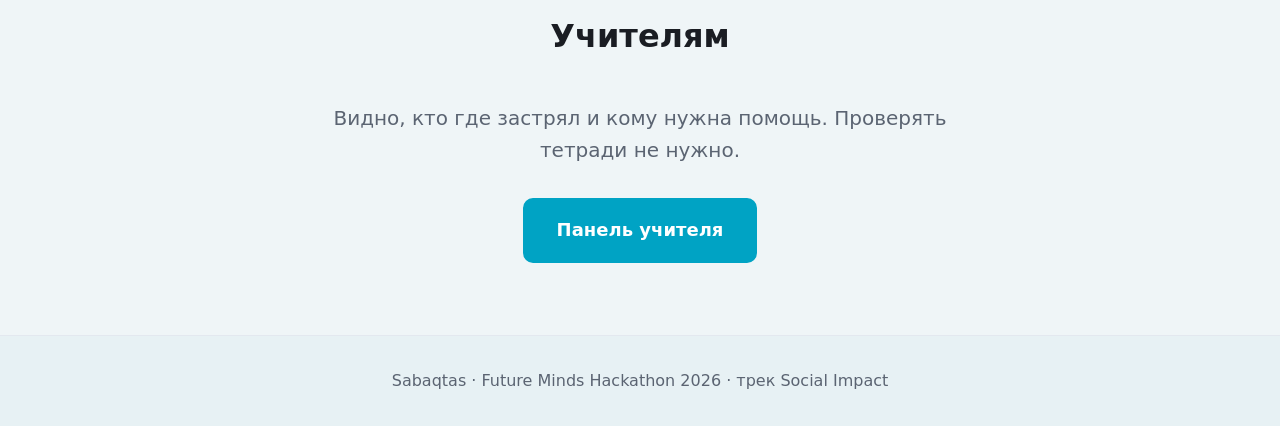
==== commit 466d1813: "лендинг: текст карточки без заглушки, логотип-лесенка и favicon Co-Authored-By: Claude Opus 5 <norep" ====
--- a/frontend/index.html
+++ b/frontend/index.html
@@ -4,6 +4,7 @@
   <meta charset="UTF-8">
   <meta name="viewport" content="width=device-width, initial-scale=1.0">
   <title>Sabaqtas — поймём, где ты застрял</title>
+  <link rel="icon" href="favicon.svg" type="image/svg+xml">
   <!-- Крошечный скрипт до стилей: помечает страницу как «скрипты работают».
        Только после этого CSS прячет элементы для появления при прокрутке.
        Если JavaScript выключен, класса не будет и весь текст виден сразу. -->
@@ -34,7 +35,7 @@
         <span class="burger-line"></span>
       </button>
 
-      <a class="wordmark" href="#top">Sabaqtas</a>
+      <a class="wordmark" href="#top"><svg class="wordmark-mark" viewBox="0 0 32 32" width="26" height="26" aria-hidden="true" focusable="false"><rect x="2" y="4" width="18" height="6" rx="2" fill="#00A3C4"/><rect x="6" y="13" width="18" height="6" rx="2" fill="#5BC0D6"/><rect x="10" y="22" width="18" height="6" rx="2" fill="#F5B301"/></svg>Sabaqtas</a>
 
       <!-- data-nav хранит id секции. По нему nav.js находит ссылку
            и подсвечивает её — сразу и здесь, и в мобильном меню. -->
@@ -80,7 +81,7 @@
           Задача не решается? Обычно дело в теме, которую проходили раньше.
           Sabaqtas найдёт её и поможет разобраться.
         </p>
-        <a class="button button-primary hero-button" href="diagnostic.html">Начать обучение</a>
+        <a class="button button-primary hero-button" href="login.html">Начать обучение</a>
       </div>
     </section>
 
@@ -97,8 +98,7 @@
 
           <article class="card reveal">
             <h3 class="card-title">Учитель один на всех</h3>
-            <!-- TODO: вставить реальную цифру со ссылкой на источник -->
-            <p class="card-text">В классе __ учеников. Проверить каждого просто некогда.</p>
+            <p class="card-text">Учитель не может уделить внимание каждому ученику в классе.</p>
           </article>
 
           <article class="card reveal">
--- a/frontend/css/style.css
+++ b/frontend/css/style.css
@@ -2085,3 +2085,88 @@
   }
 
 }
+
+/* --- Экран входа --- */
+
+/* Анкета — простая колонка полей */
+.login-form {
+  display: grid;
+  gap: 16px;
+  max-width: 420px;
+  margin: 32px auto 0;
+}
+
+/* Блок демо-входа отделён линией: это другой путь, не часть анкеты */
+.demo-entry {
+  max-width: 420px;
+  margin: 40px auto 0;
+  padding-top: 28px;
+  border-top: 1px solid var(--border);
+  text-align: center;
+}
+
+.demo-entry-note {
+  color: var(--muted);
+  font-size: 16px;
+}
+
+.demo-entry-buttons {
+  display: flex;
+  flex-wrap: wrap;
+  justify-content: center;
+  gap: 12px;
+  margin-top: 16px;
+}
+
+@media (max-width: 600px) {
+  /* На телефоне кнопки демо-входа в столбик и во всю ширину:
+     так в них проще попасть пальцем */
+  .demo-entry-buttons {
+    flex-direction: column;
+  }
+
+  .demo-entry-buttons .button {
+    width: 100%;
+    text-align: center;
+  }
+}
+
+/* Личная строка из анкеты (имя на диагностике, цель в кабинете) —
+   тише подзаголовка, тем же приглушённым цветом */
+.profile-line {
+  color: var(--muted);
+  font-size: 15px;
+  text-align: center;
+  margin-top: 10px;
+}
+
+/* В кабинете строка цели стоит под левым подзаголовком, не по центру */
+.dash-section .profile-line {
+  text-align: left;
+  margin-top: 4px;
+}
+
+/* Пояснение под строкой цели: чуть тише и мельче самой строки.
+   Ширина ограничена, чтобы предложение читалось строкой, а не растягивалось
+   во весь экран. */
+.profile-note {
+  color: var(--muted);
+  font-size: 14px;
+  max-width: 60ch;
+  margin-top: 4px;
+}
+
+/* --- Логотип-лесенка --- */
+
+/* Логотип — значок и слово в одну строку, по центру по вертикали.
+   inline-flex, а не flex: ссылка остаётся строчной и не ломает шапку. */
+.wordmark {
+  display: inline-flex;
+  align-items: center;
+  gap: 8px;
+}
+
+/* Значок не сжимается, когда в шапке тесно */
+.wordmark-mark {
+  flex-shrink: 0;
+}
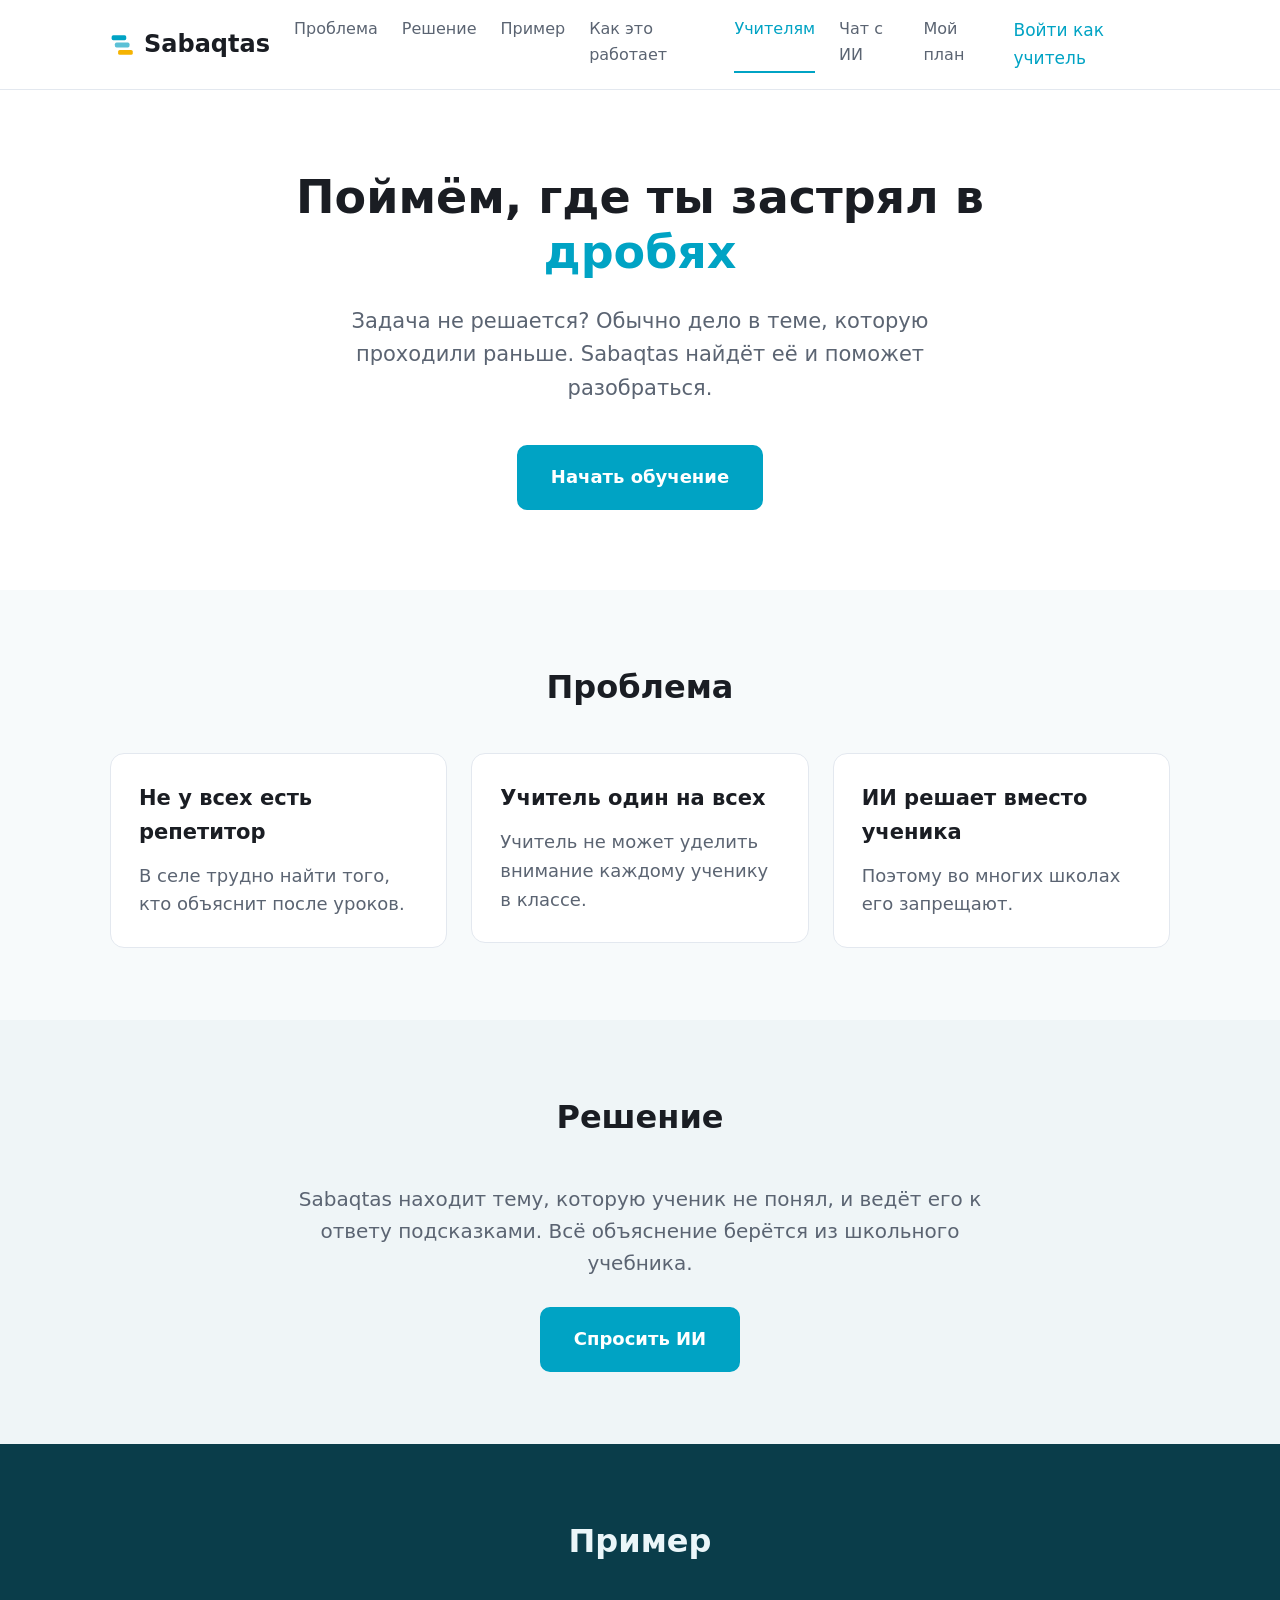
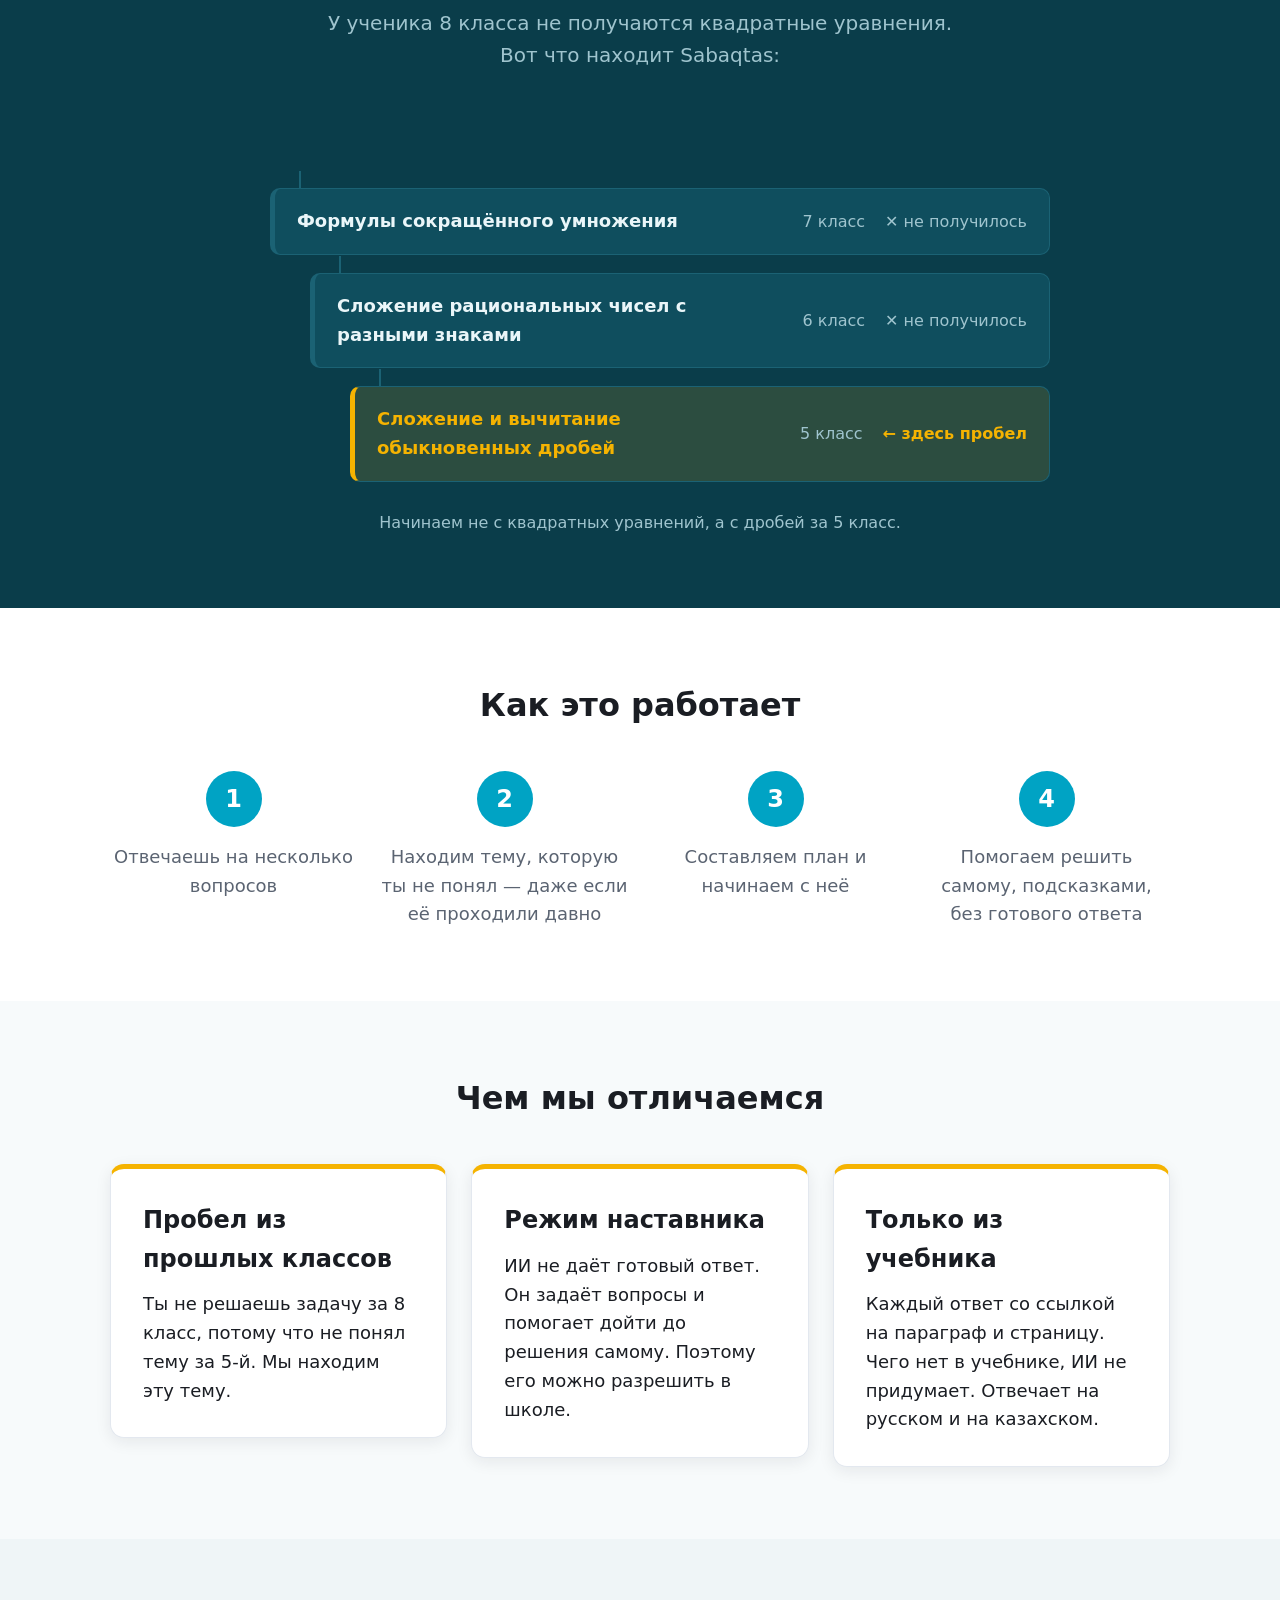
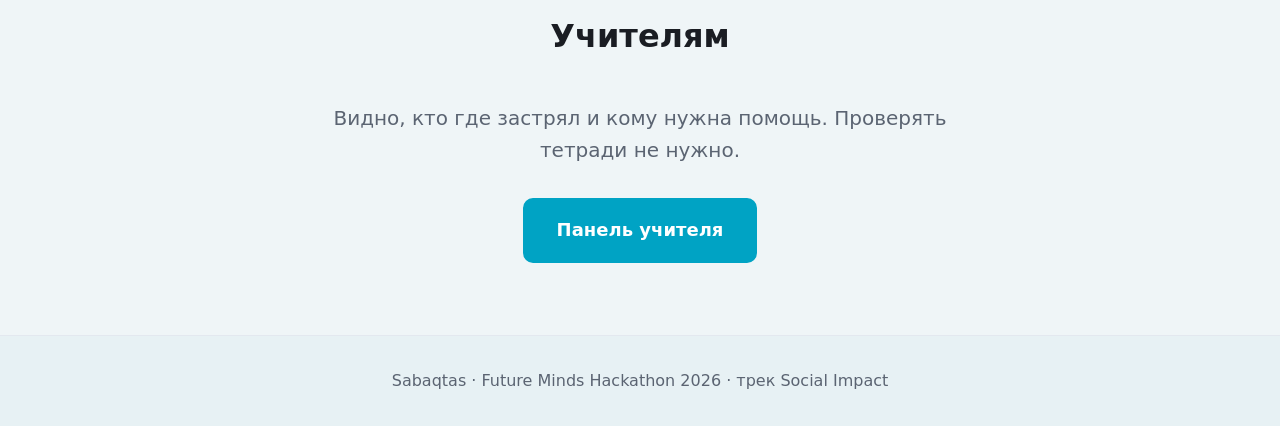
==== commit 2cf61b0f: "заголовок: крутим реальные темы вместо предметов, которых нет" ====
--- a/frontend/index.html
+++ b/frontend/index.html
@@ -76,7 +76,7 @@
     <!-- ГЛАВНЫЙ ЭКРАН -->
     <section class="hero bg-1">
       <div class="container hero-inner">
-        <h1>Поймём, где ты застрял в <span id="rotator">математике</span></h1>
+        <h1>Поймём, где ты застрял в <span id="rotator">дробях</span></h1>
         <p class="hero-subtitle">
           Задача не решается? Обычно дело в теме, которую проходили раньше.
           Sabaqtas найдёт её и поможет разобраться.
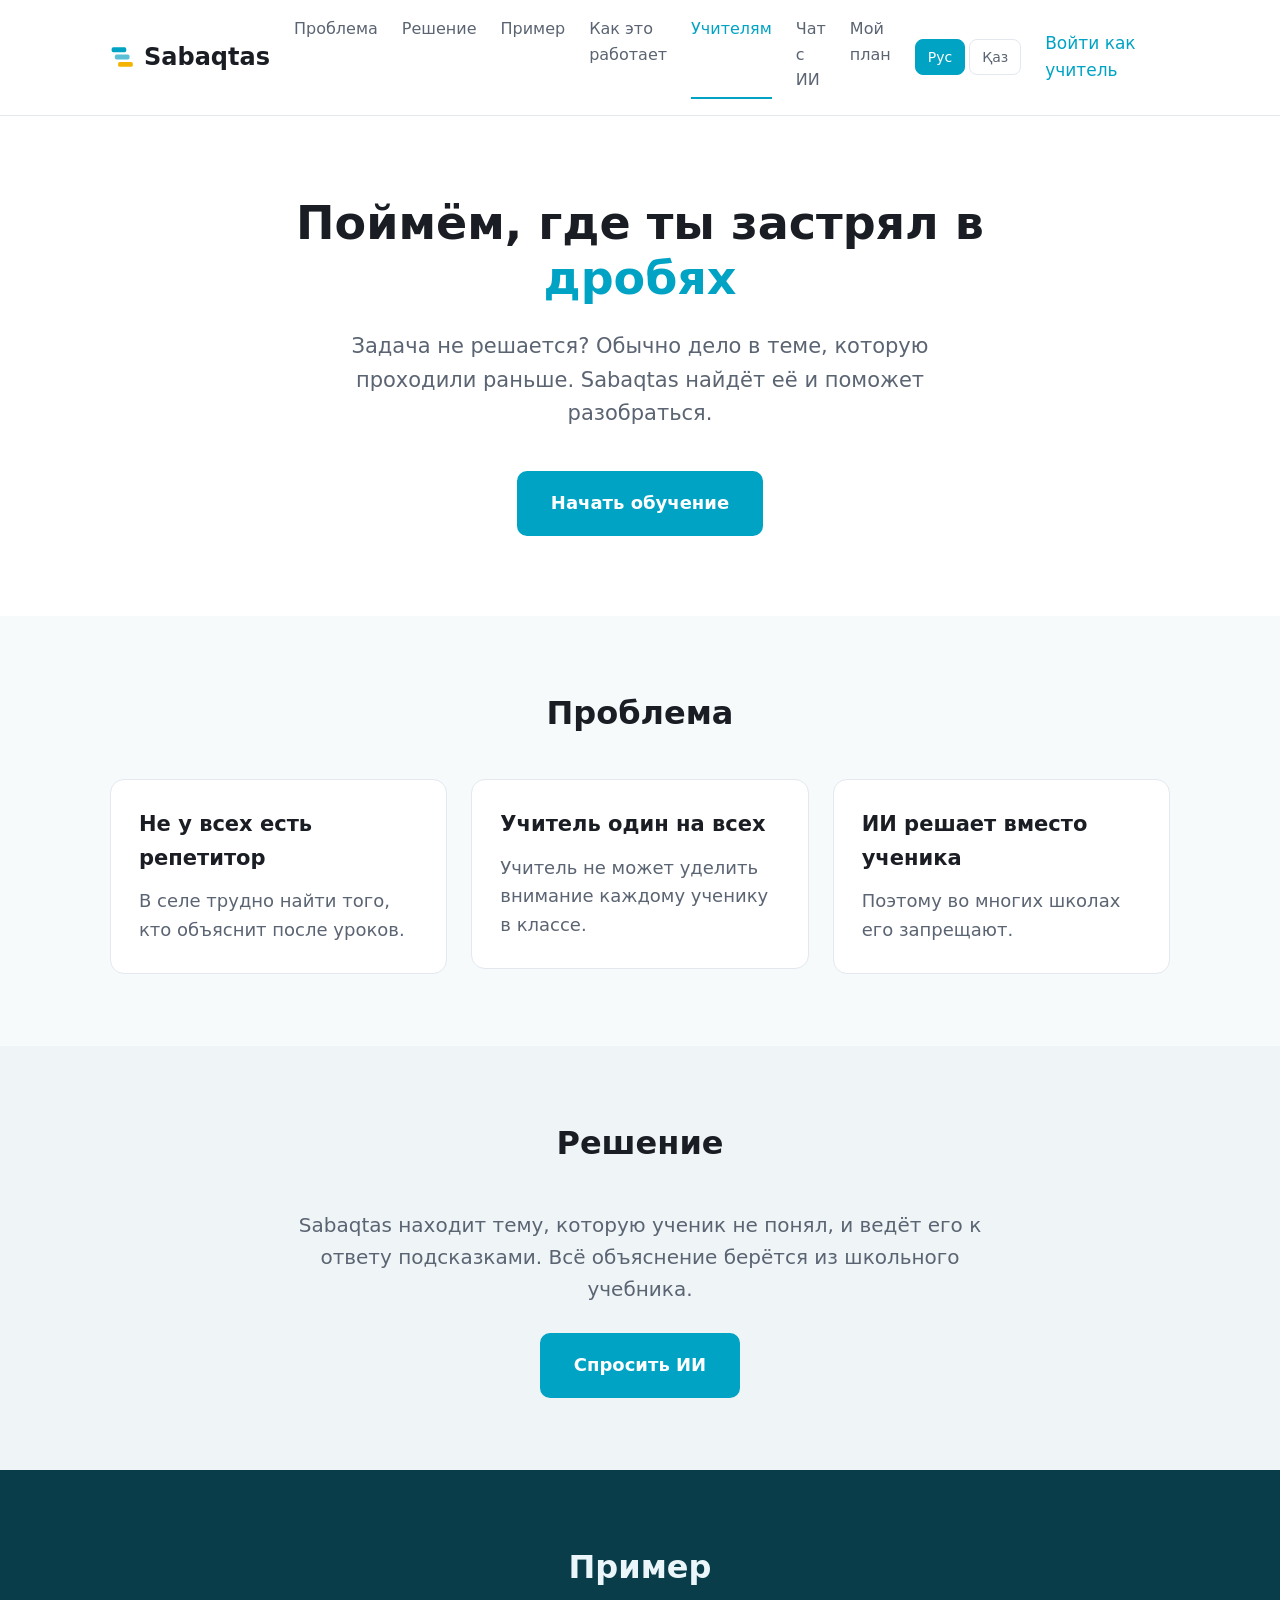
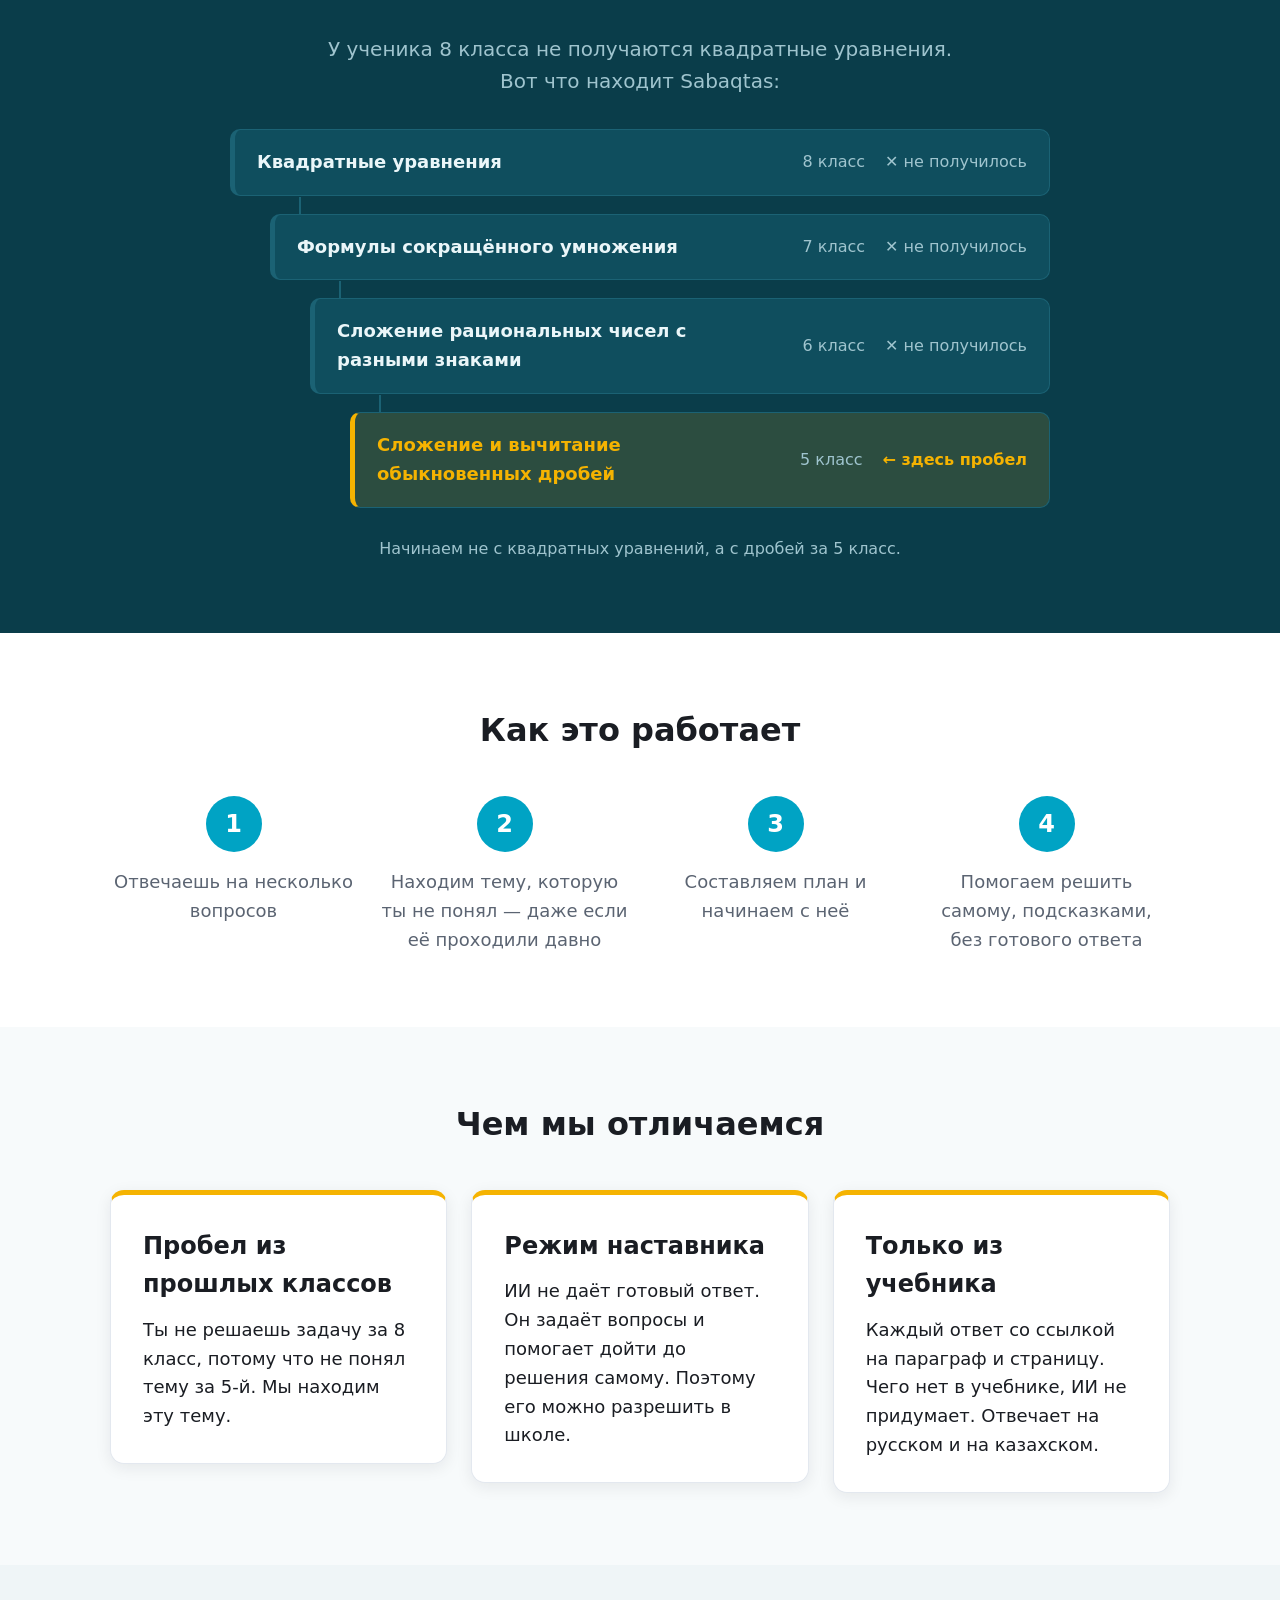
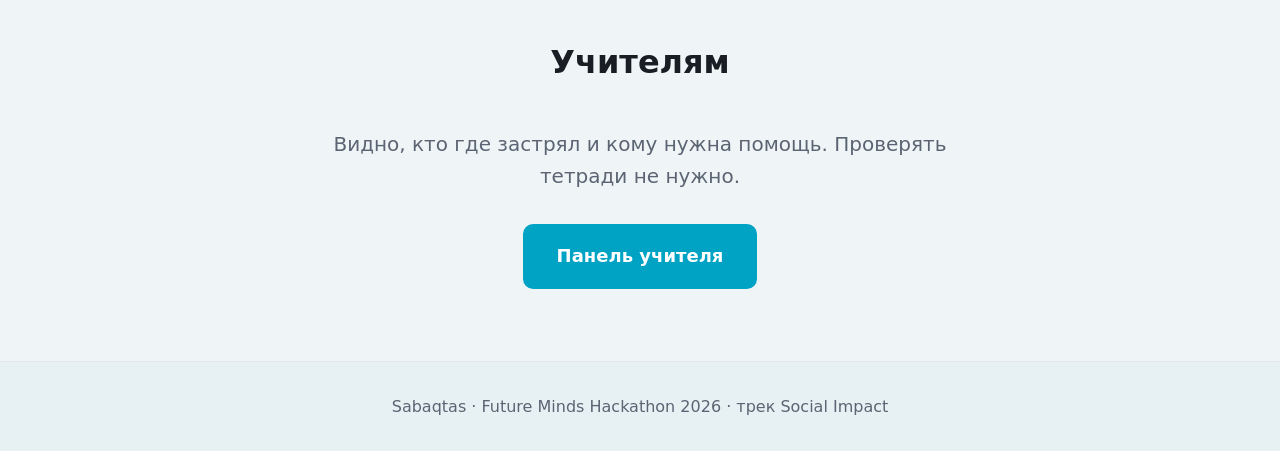
==== commit 2e8cd7b3: "механика двух языков интерфейса: ядро i18n и переключатель" ====
--- a/frontend/index.html
+++ b/frontend/index.html
@@ -16,6 +16,9 @@
        menu.js открывает и закрывает мобильное меню.
        Это все скрипты лендинга: mock.js и api.js подключаются
        на тех экранах, где реально нужны данные. -->
+  <!-- Язык интерфейса. Подключается первым: остальные скрипты
+       могут звать t() при отрисовке. -->
+  <script src="js/i18n.js" defer></script>
   <script src="js/nav.js" defer></script>
   <script src="js/menu.js" defer></script>
   <script src="js/reveal.js" defer></script>
@@ -49,6 +52,11 @@
         <a class="nav-link" href="dashboard.html">Мой план</a>
       </nav>
 
+      <!-- Сюда i18n.js вставит переключатель «Рус / Қаз».
+           Пустой контейнер, а не готовые кнопки: если скрипт не
+           загрузился, в шапке не останется нерабочих кнопок. -->
+      <div id="ui-lang-slot"></div>
+
       <a class="header-link" href="teacher.html">Войти как учитель</a>
     </div>
   </header>
--- a/frontend/css/style.css
+++ b/frontend/css/style.css
@@ -2156,6 +2156,15 @@
   margin-top: 4px;
 }
 
+/* Обратный отсчёт в кабинете: та же семья, что .profile-line, но крупнее
+   и акцентным цветом — число дней должно читаться главным в своём разделе. */
+.deadline-line {
+  color: var(--accent);
+  font-size: 22px;
+  font-weight: 600;
+  margin-top: 8px;
+}
+
 /* --- Логотип-лесенка --- */
 
 /* Логотип — значок и слово в одну строку, по центру по вертикали.
@@ -2170,3 +2179,97 @@
 .wordmark-mark {
   flex-shrink: 0;
 }
+
+/* --- Кнопка «Прослушать» -----------------------------------------------
+   Озвучка ответа и правила из учебника: доступность для тех, кому
+   читать с экрана тяжело. Кнопка нарочно тихая — она помощник,
+   а не главное действие на экране, и не должна спорить с ответом ИИ.
+   ---------------------------------------------------------------------- */
+
+.speak-row {
+  align-self: flex-start;
+  max-width: 85%;
+}
+
+.speak-button {
+  display: inline-flex;
+  align-items: center;
+  gap: 6px;
+  font-family: inherit;
+  font-size: 13px;
+  color: var(--muted);
+  background: none;
+  border: 1px solid var(--border);
+  border-radius: 999px;
+  padding: 4px 12px;
+  cursor: pointer;
+}
+
+/* Значок динамика рисуем текстом, чтобы не тащить картинку:
+   страница должна оставаться лёгкой на медленном интернете. */
+.speak-button::before {
+  content: "▶";
+  font-size: 10px;
+}
+
+.speak-button:hover {
+  color: var(--accent);
+  border-color: var(--accent);
+}
+
+/* Пока идёт чтение, кнопка подсвечена и предлагает остановить */
+.speak-button.is-speaking {
+  color: var(--accent);
+  border-color: var(--accent);
+}
+
+.speak-button.is-speaking::before {
+  content: "■";
+}
+
+/* Голоса для языка нет — кнопка гаснет и больше не нажимается */
+.speak-button:disabled {
+  color: var(--muted);
+  border-color: var(--border);
+  cursor: default;
+  opacity: 0.7;
+}
+
+.speak-button:disabled::before {
+  content: "";
+}
+
+/* --- Переключатель языка интерфейса ------------------------------------
+   Стоит в шапке лендинга и анкеты: язык выбирается на входе и дальше
+   не мешается на экране. Вид проще, чем у переключателя языка ответов
+   в чате: это настройка, а не действие ученика.
+   ---------------------------------------------------------------------- */
+
+.ui-lang-switch {
+  display: inline-flex;
+  gap: 4px;
+}
+
+.ui-lang-button {
+  min-height: 36px;
+  padding: 6px 12px;
+  font-family: inherit;
+  font-size: 14px;
+  color: var(--muted);
+  background: none;
+  border: 1px solid var(--border);
+  border-radius: 8px;
+  cursor: pointer;
+}
+
+.ui-lang-button:hover {
+  color: var(--accent);
+  border-color: var(--accent);
+}
+
+/* Выбранный язык залит акцентом — как активная кнопка режима в чате */
+.ui-lang-button.is-active {
+  color: #FFFFFF;
+  background-color: var(--accent);
+  border-color: var(--accent);
+}
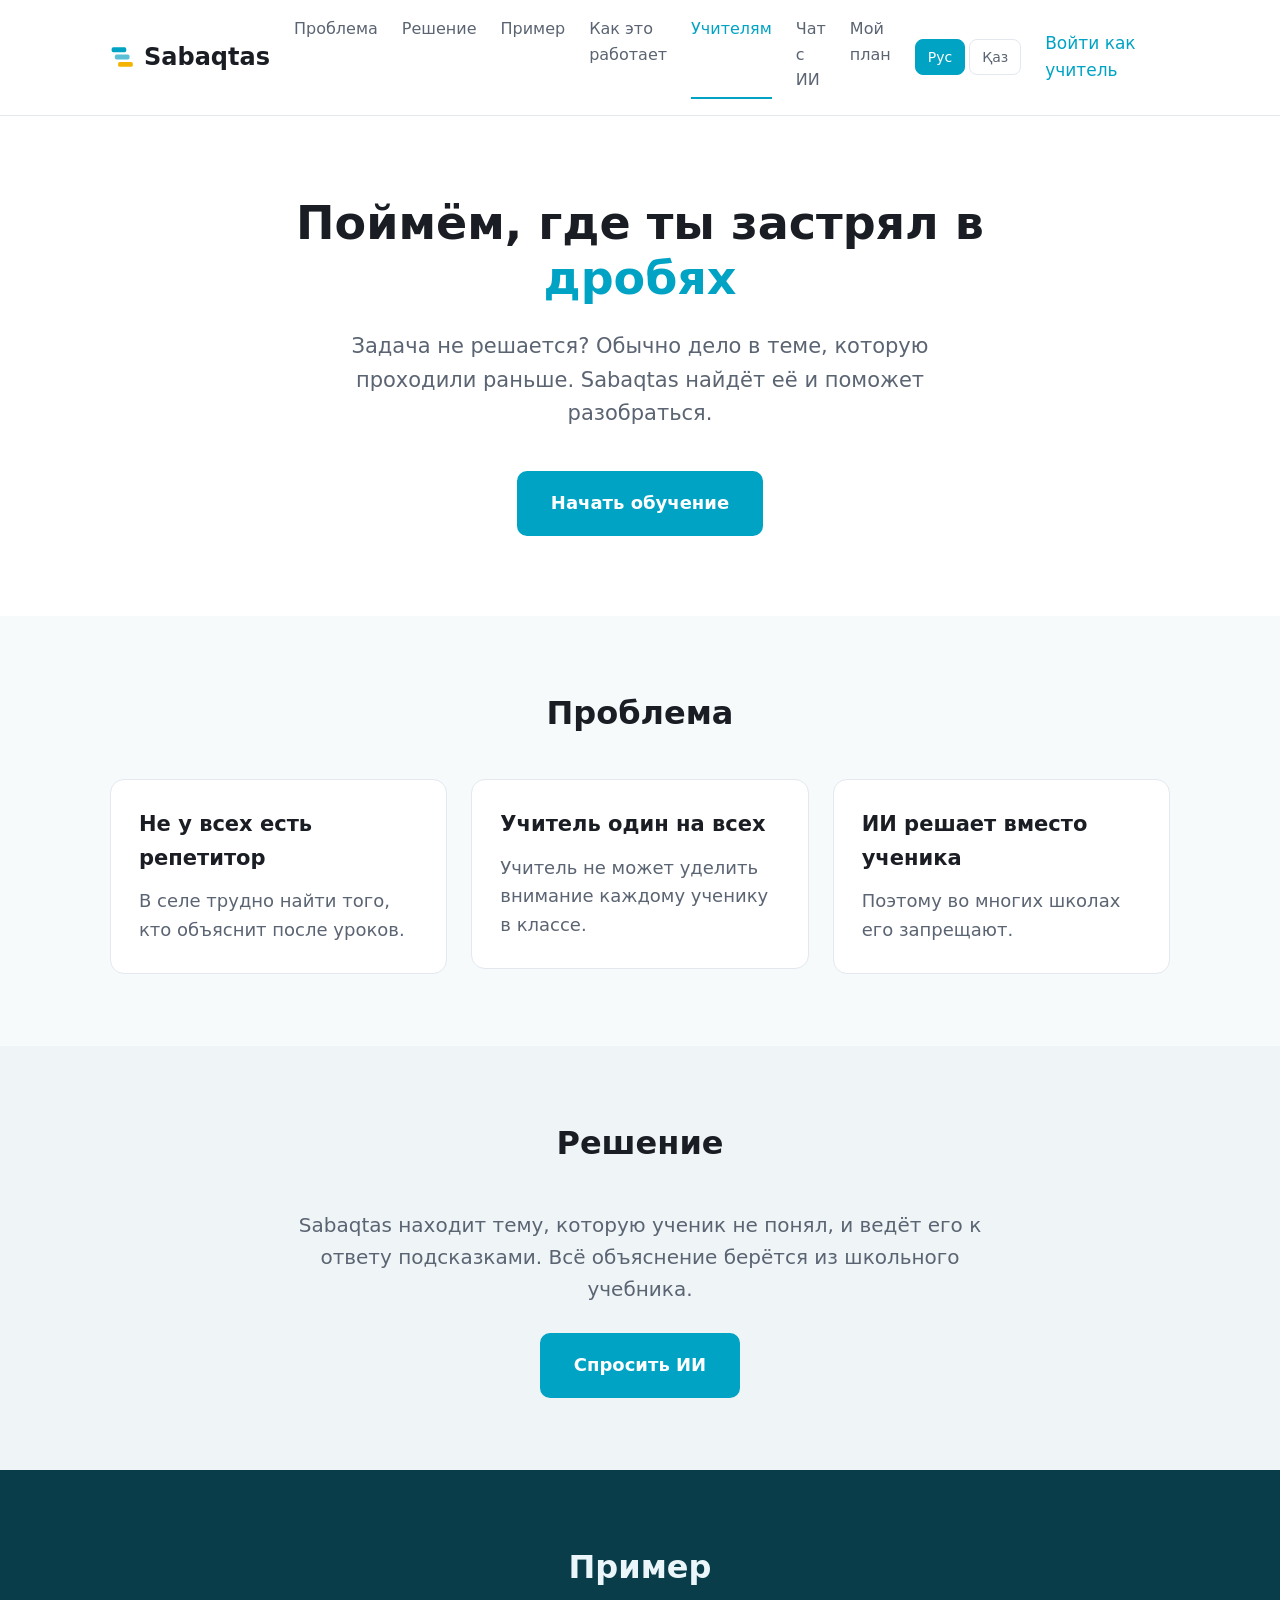
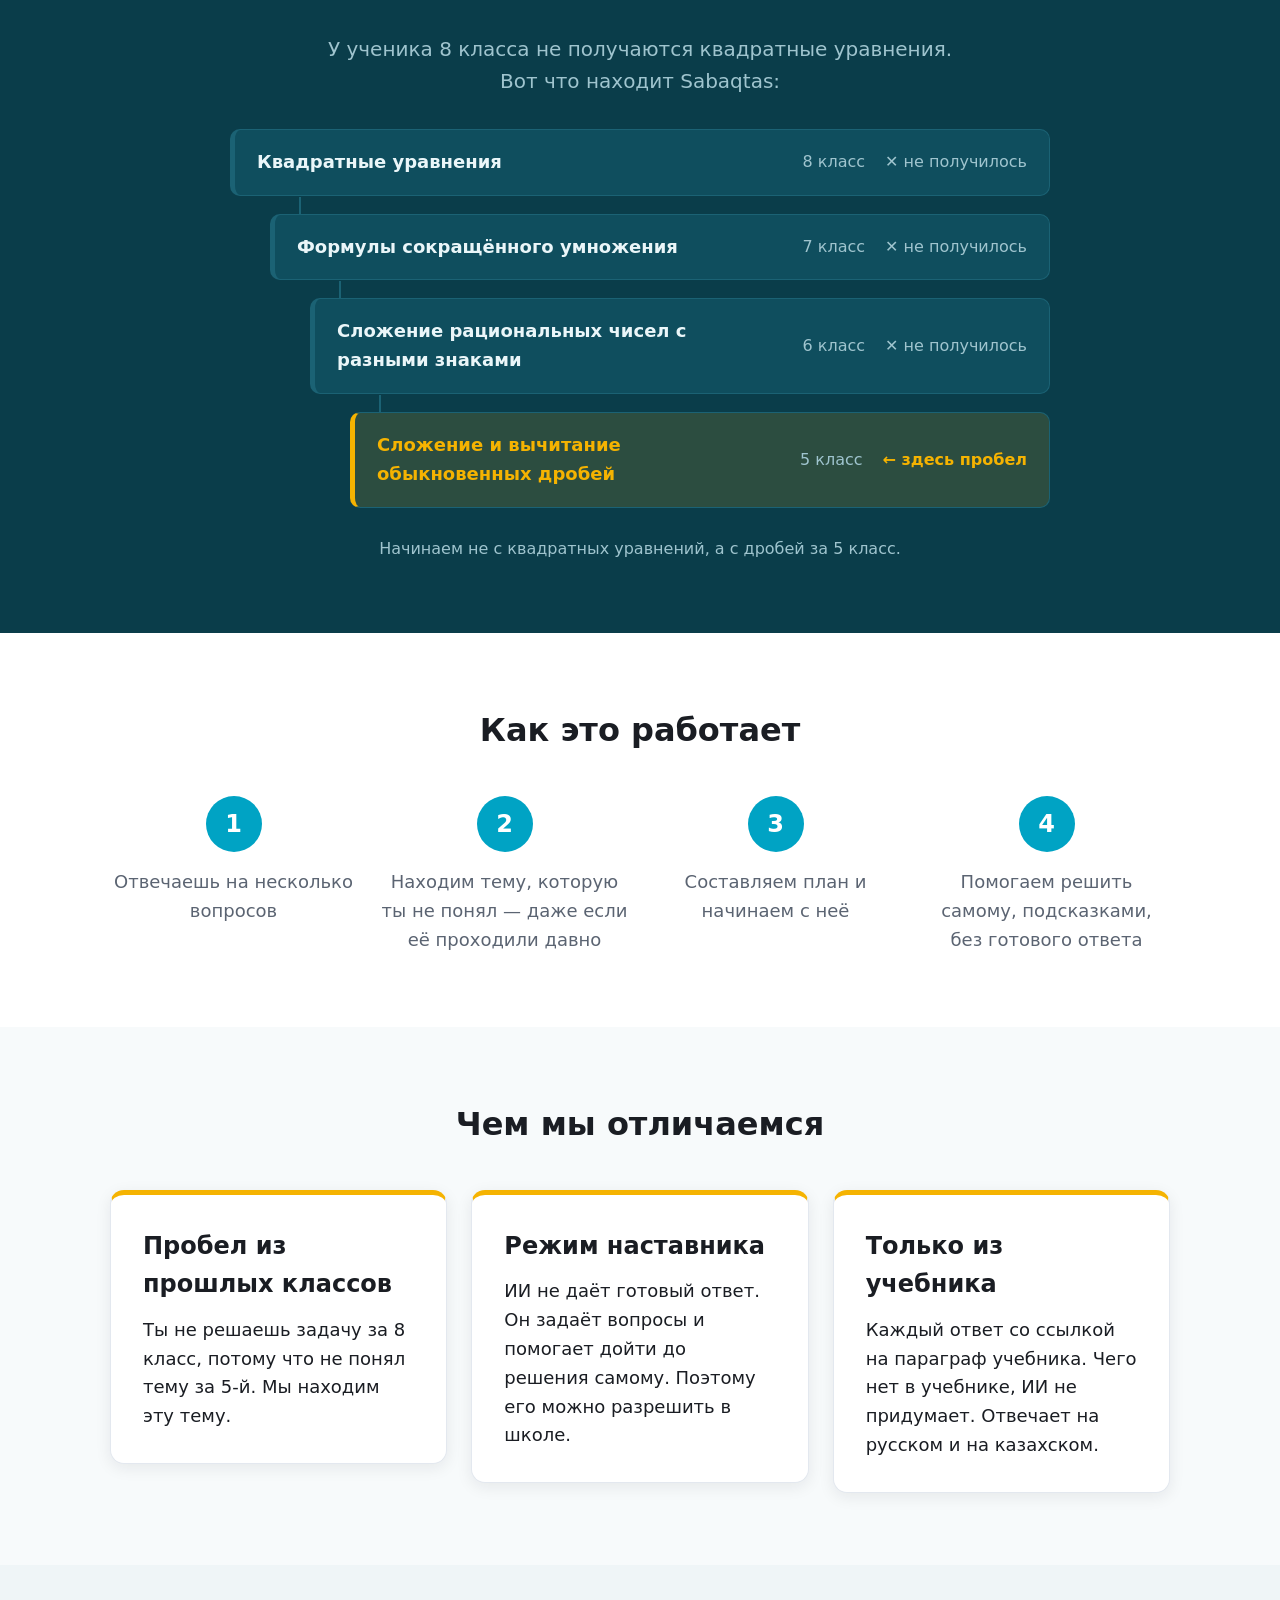
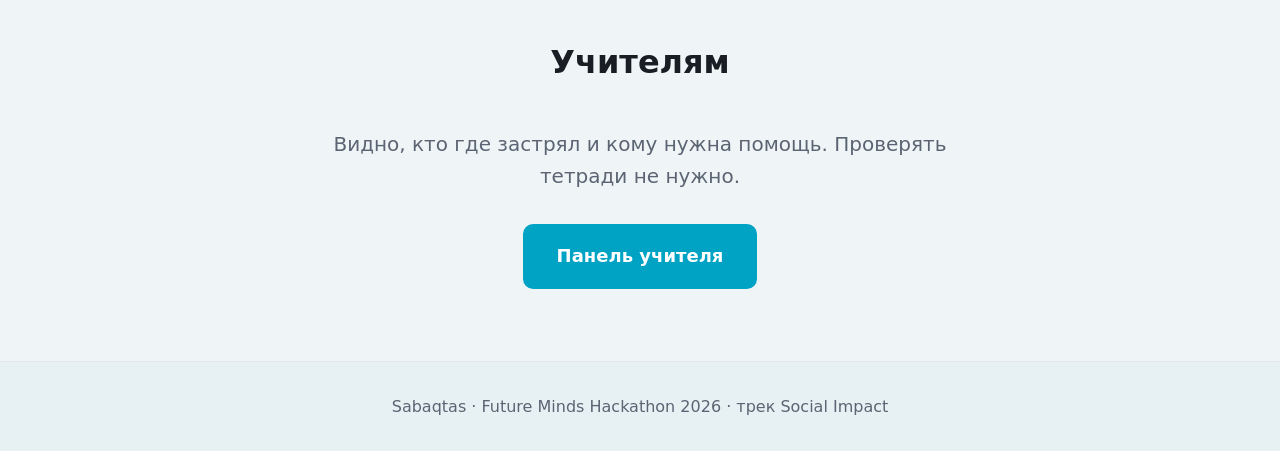
==== commit ea80741c: "Поправка текста лендинга" ====
--- a/frontend/index.html
+++ b/frontend/index.html
@@ -232,7 +232,7 @@
           <article class="card card-strong reveal">
             <h3 class="card-title">Только из учебника</h3>
             <p class="card-text">
-              Каждый ответ со ссылкой на параграф и страницу.
+              Каждый ответ со ссылкой на параграф учебника.
               Чего нет в учебнике, ИИ не придумает.
               Отвечает на русском и на казахском.
             </p>
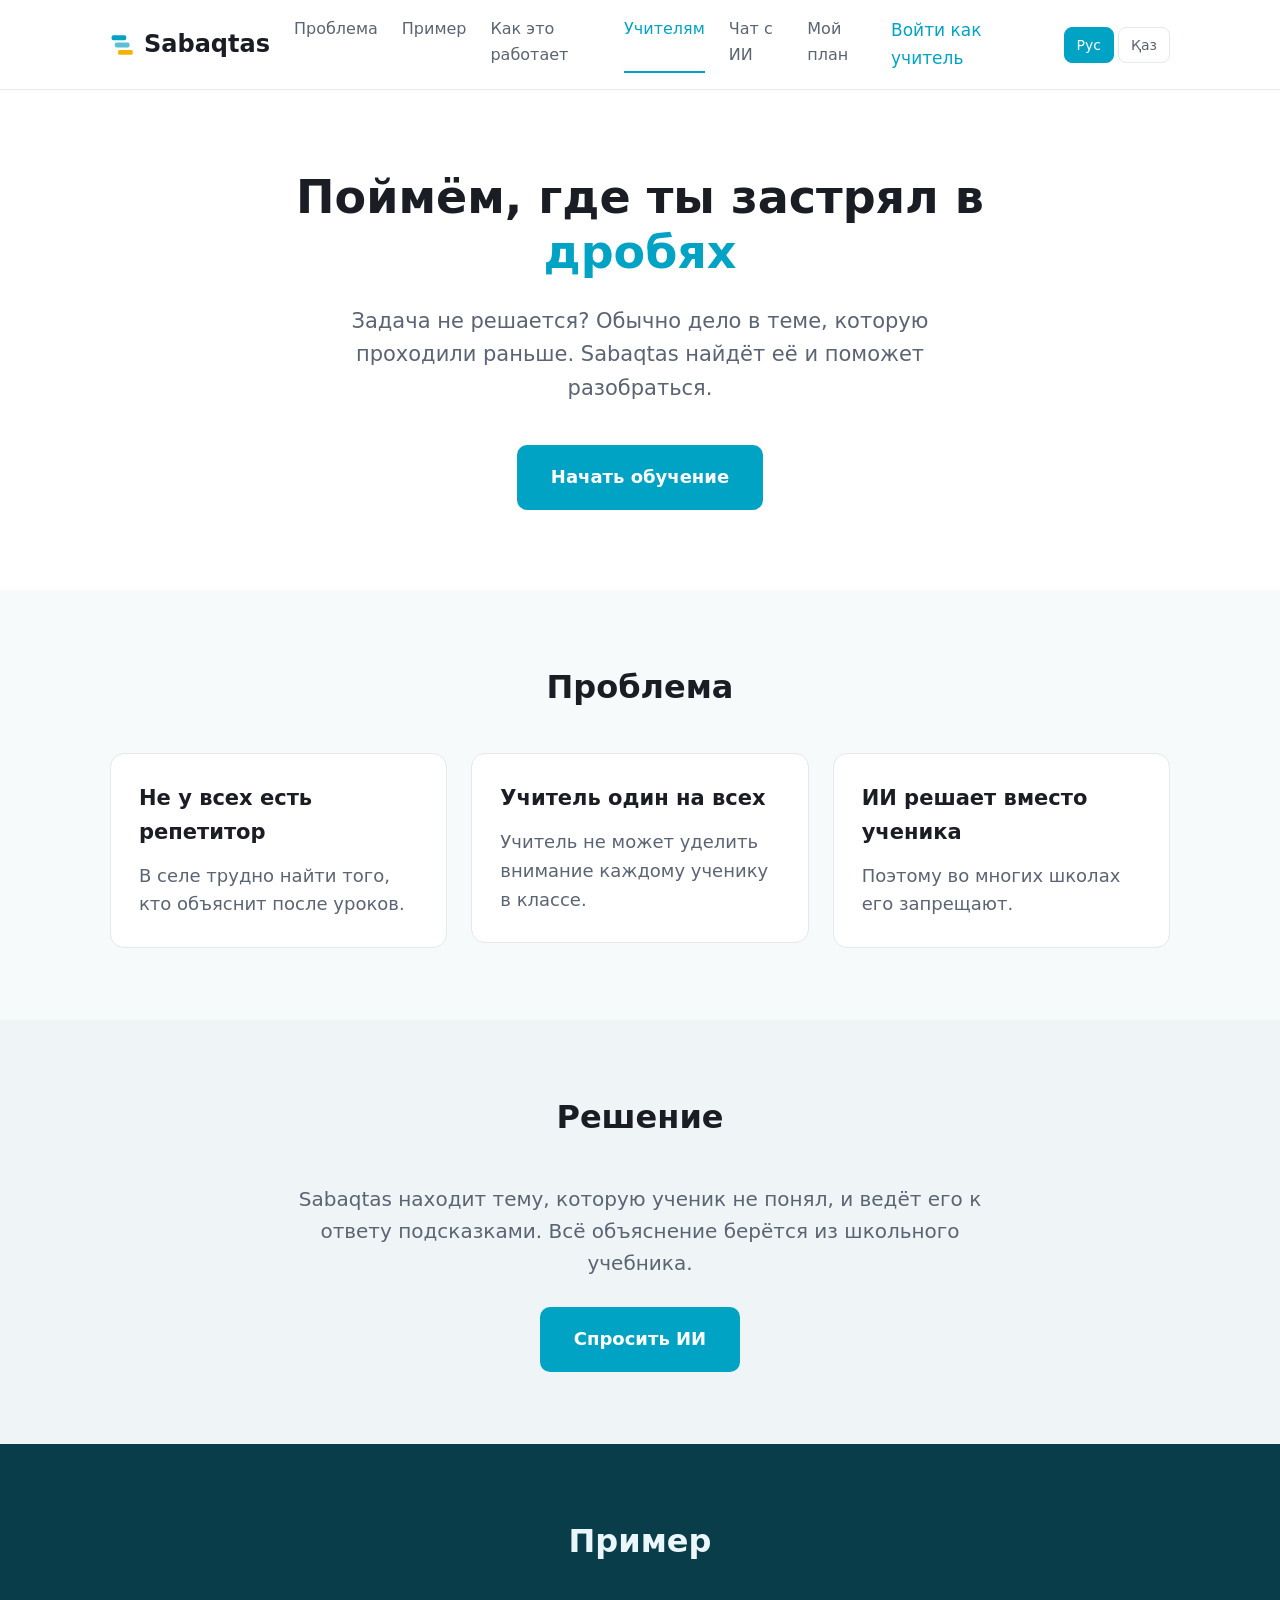
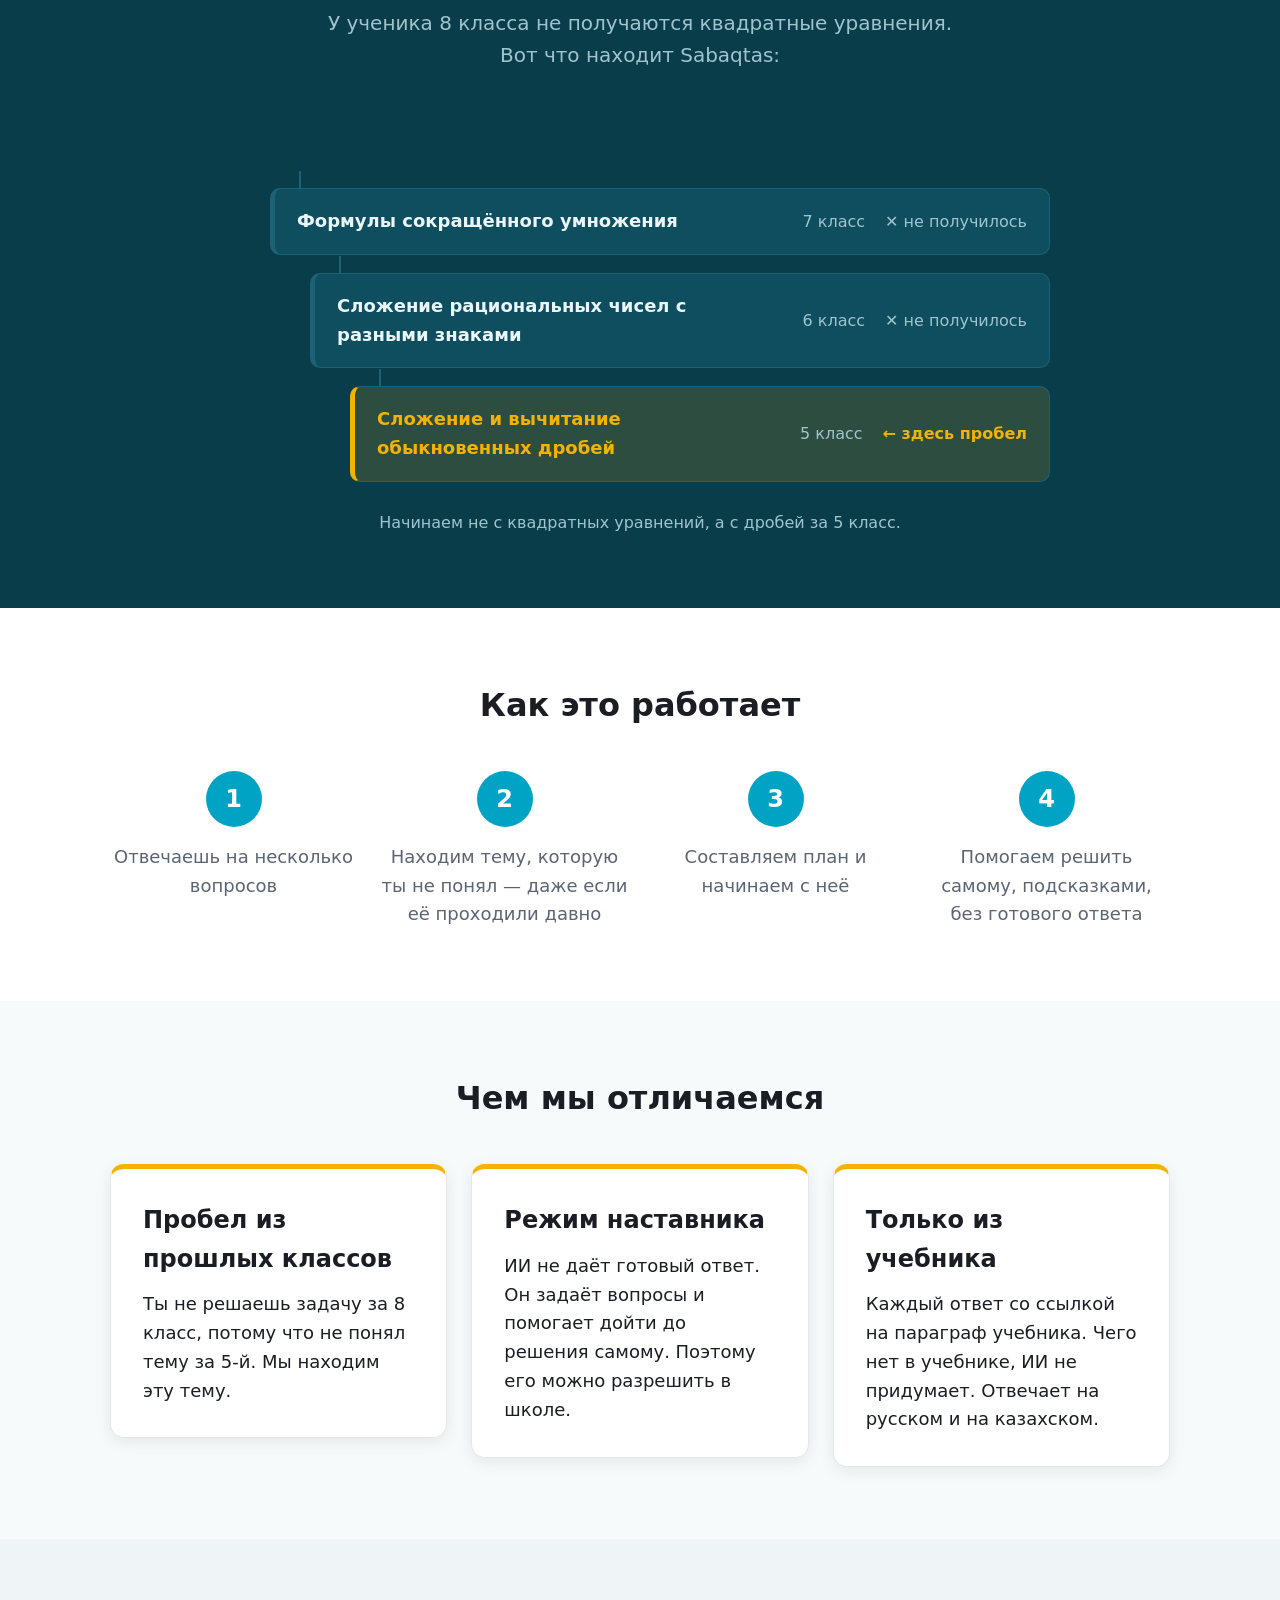
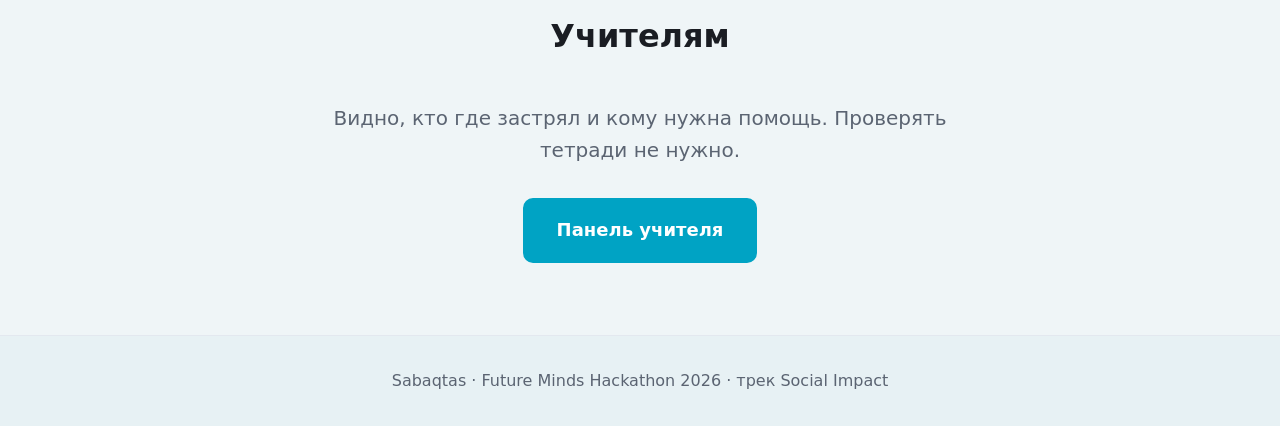
==== commit 64a88f81: "Изменение в шапке лендинга, устранено некрасивое смещение текста и убрана кнопка Решение" ====
--- a/frontend/index.html
+++ b/frontend/index.html
@@ -44,7 +44,6 @@
            и подсвечивает её — сразу и здесь, и в мобильном меню. -->
       <nav class="header-nav">
         <a class="nav-link" data-nav="problem" href="#problem">Проблема</a>
-        <a class="nav-link" data-nav="solution" href="#solution">Решение</a>
         <a class="nav-link" data-nav="example" href="#example">Пример</a>
         <a class="nav-link" data-nav="how" href="#how">Как это работает</a>
         <a class="nav-link" data-nav="teachers" href="#teachers">Учителям</a>
@@ -52,12 +51,13 @@
         <a class="nav-link" href="dashboard.html">Мой план</a>
       </nav>
 
-      <!-- Сюда i18n.js вставит переключатель «Рус / Қаз».
-           Пустой контейнер, а не готовые кнопки: если скрипт не
-           загрузился, в шапке не останется нерабочих кнопок. -->
+      <a class="header-link" href="teacher.html">Войти как учитель</a>
+
+      <!-- Переключатель «Рус / Қаз» стоит последним, у самого края:
+           это настройка, а не пункт навигации. Пустой контейнер,
+           а не готовые кнопки: если i18n.js не загрузился,
+           в шапке не останется мёртвых кнопок. -->
       <div id="ui-lang-slot"></div>
-
-      <a class="header-link" href="teacher.html">Войти как учитель</a>
     </div>
   </header>
 
@@ -67,7 +67,6 @@
   <!-- Мобильное меню: выезжает слева -->
   <nav class="menu-panel" id="mobile-menu" aria-label="Мобильное меню">
     <a class="menu-link" data-nav="problem" href="#problem">Проблема</a>
-    <a class="menu-link" data-nav="solution" href="#solution">Решение</a>
     <a class="menu-link" data-nav="example" href="#example">Пример</a>
     <a class="menu-link" data-nav="how" href="#how">Как это работает</a>
     <a class="menu-link" data-nav="teachers" href="#teachers">Учителям</a>
